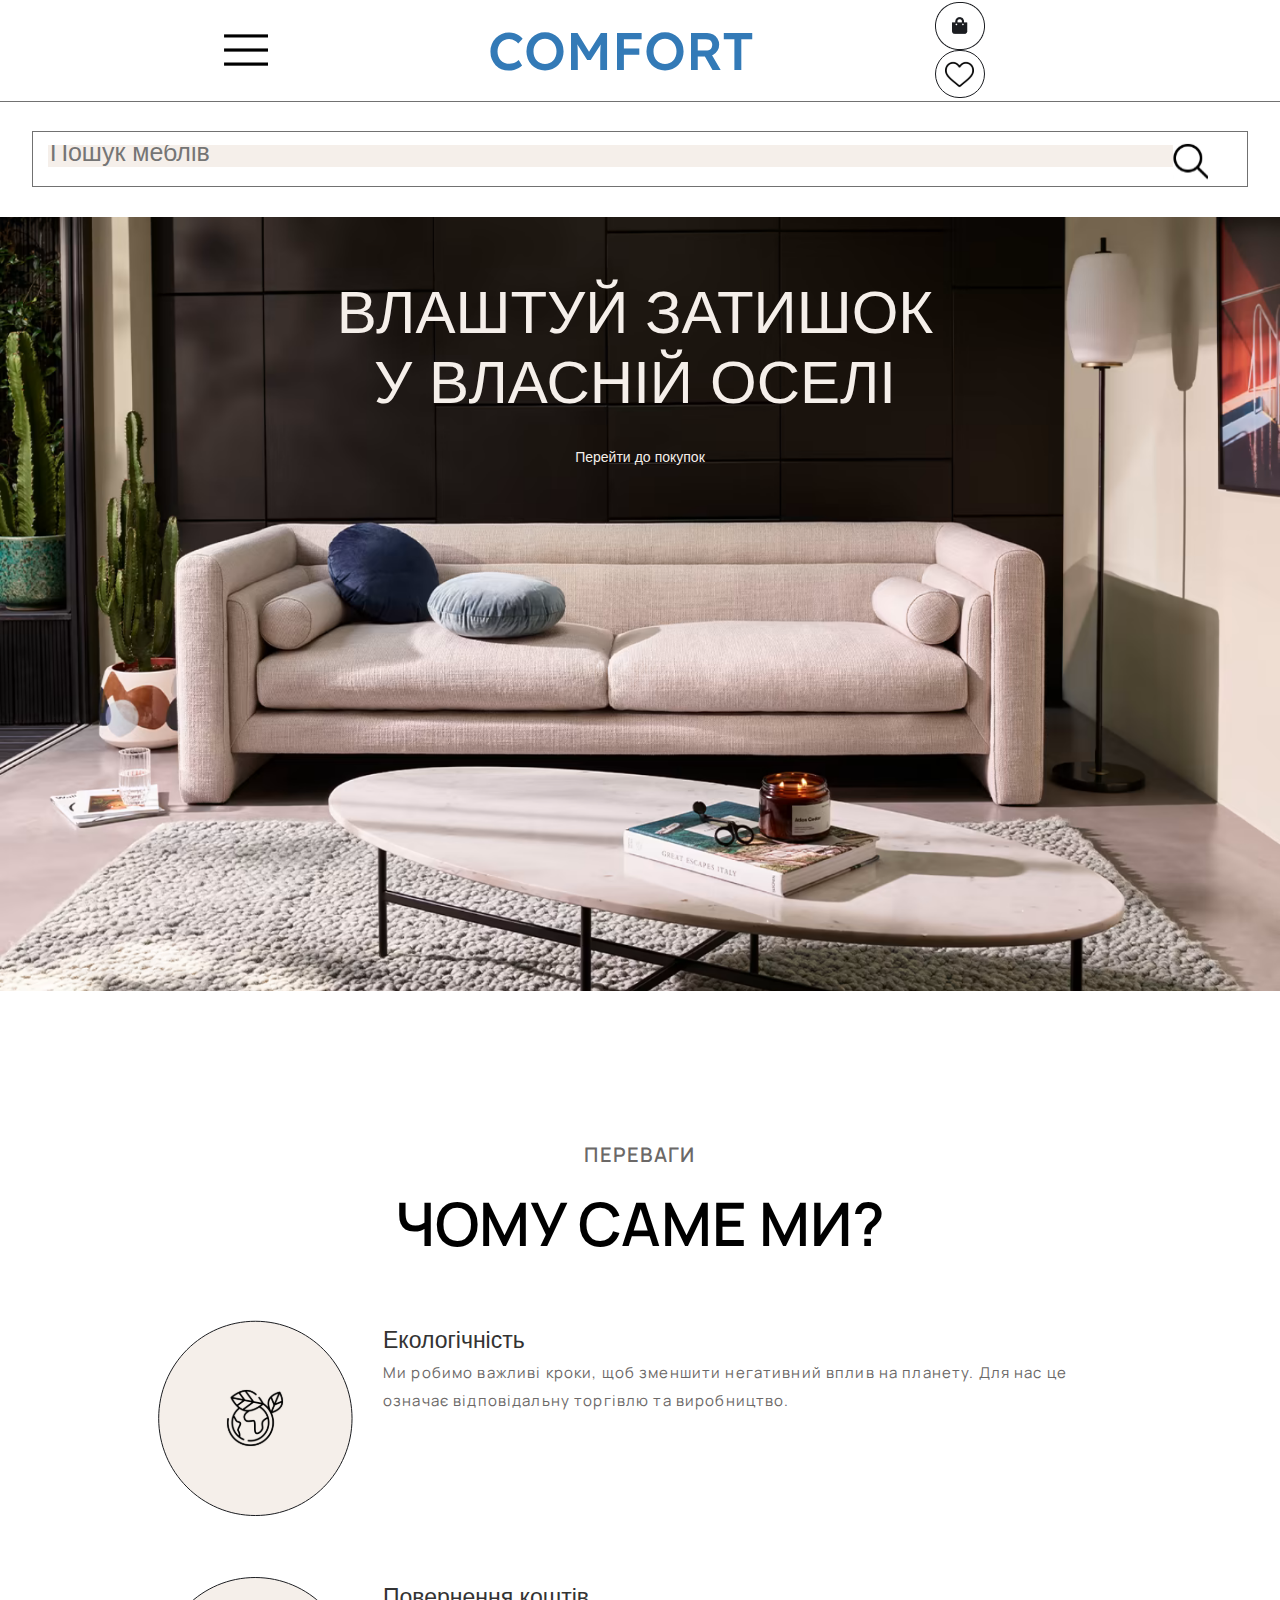
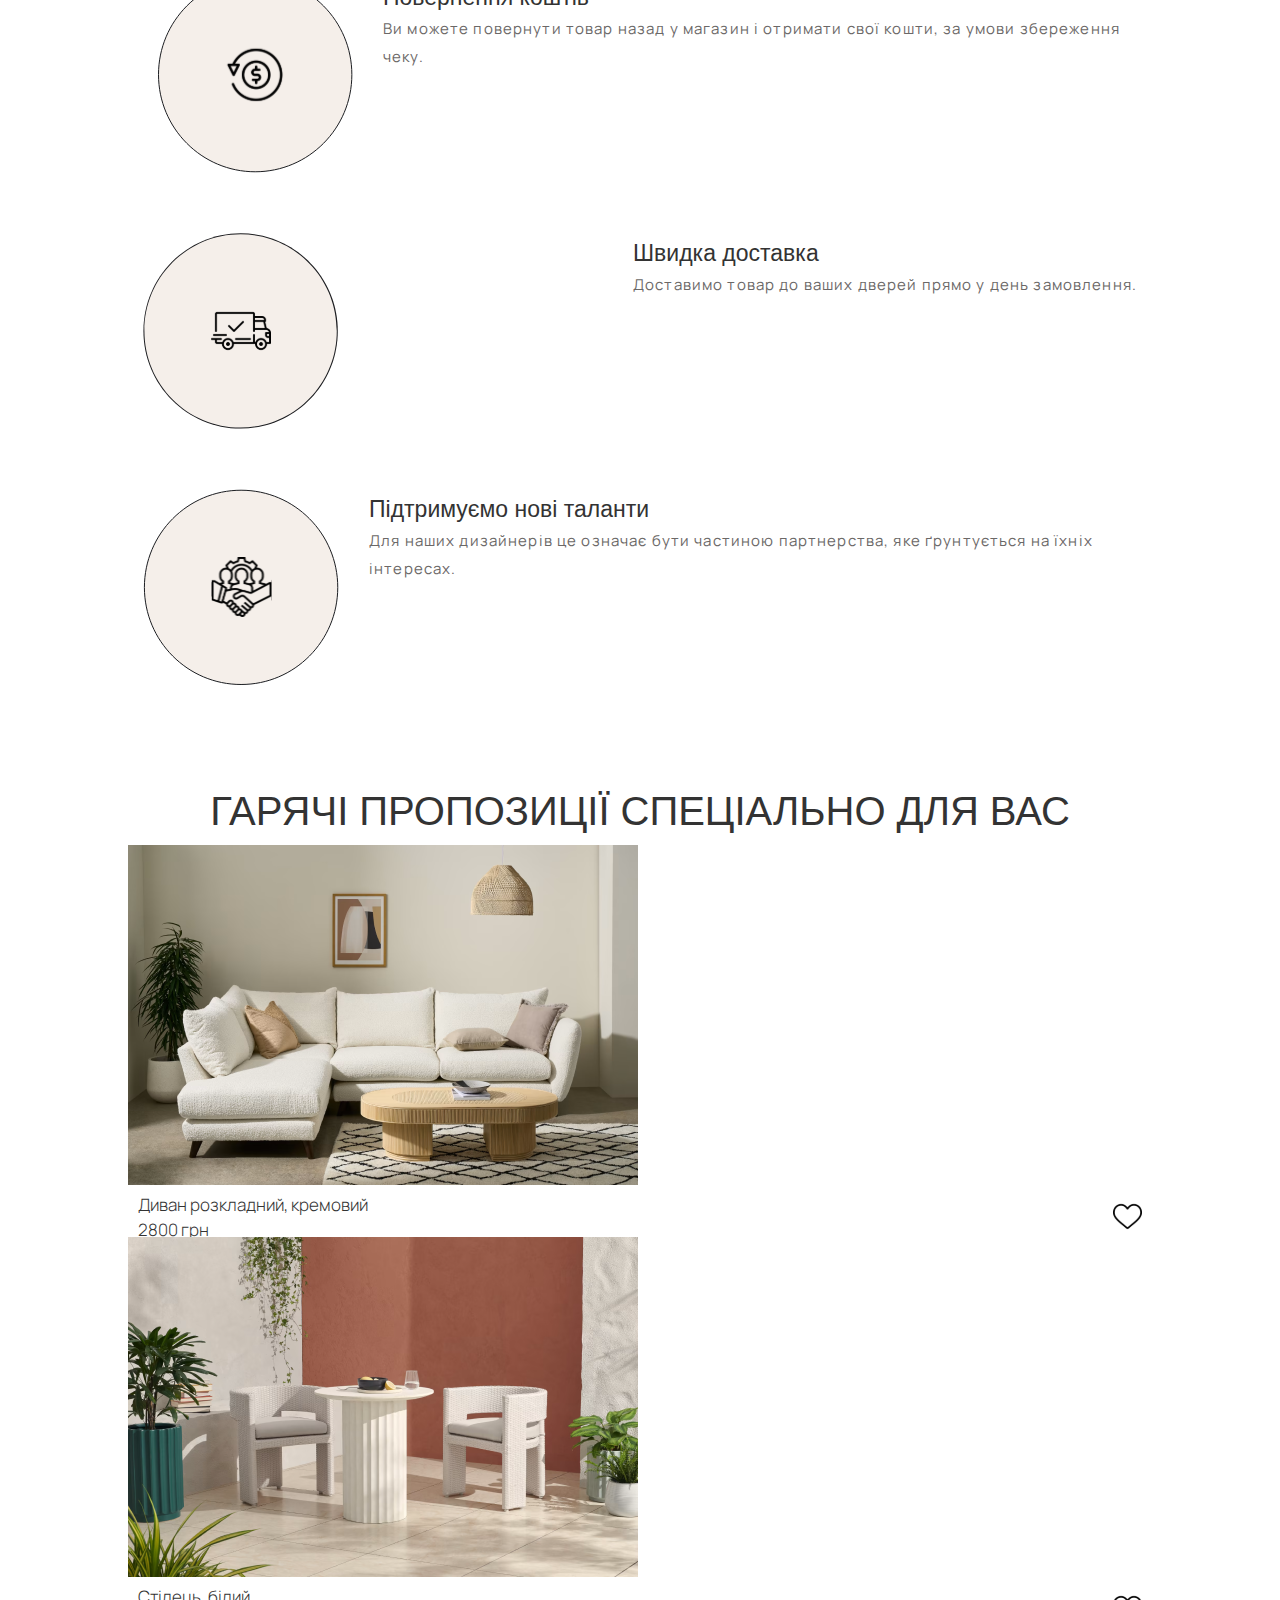
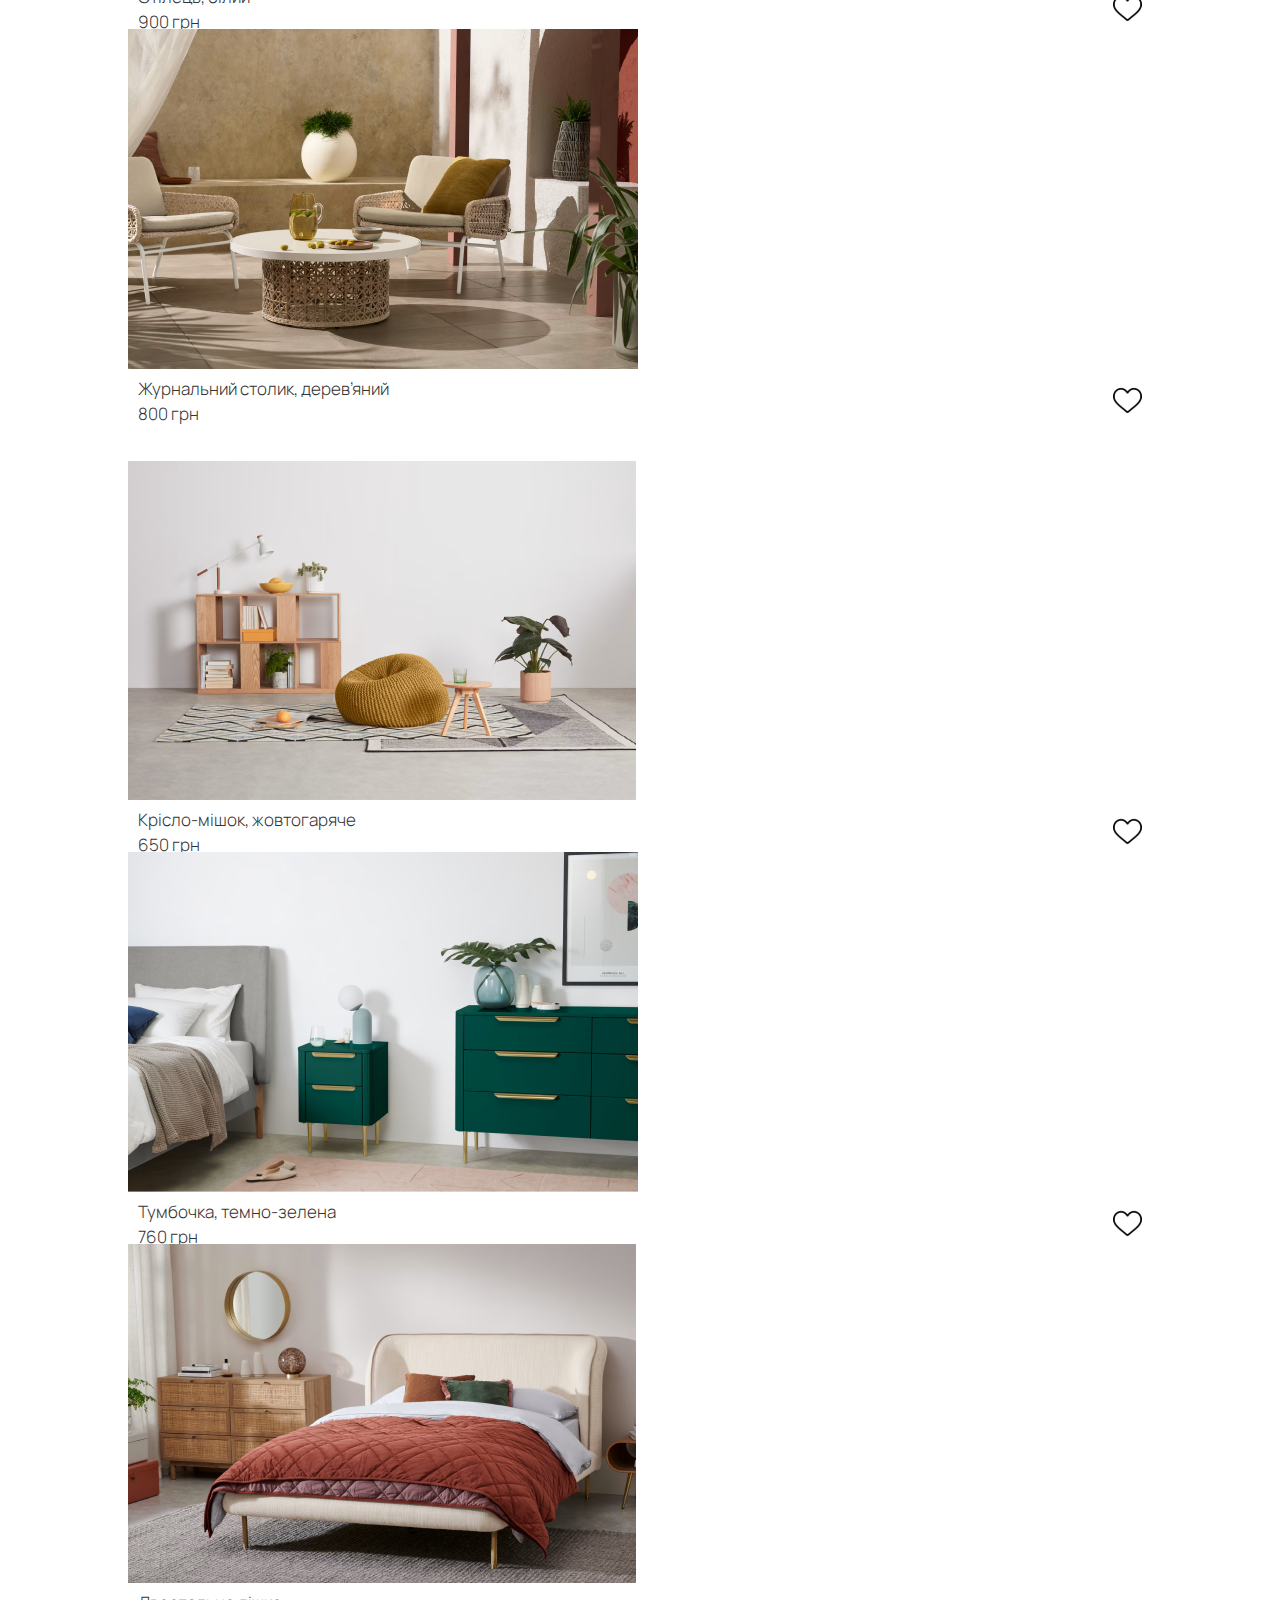
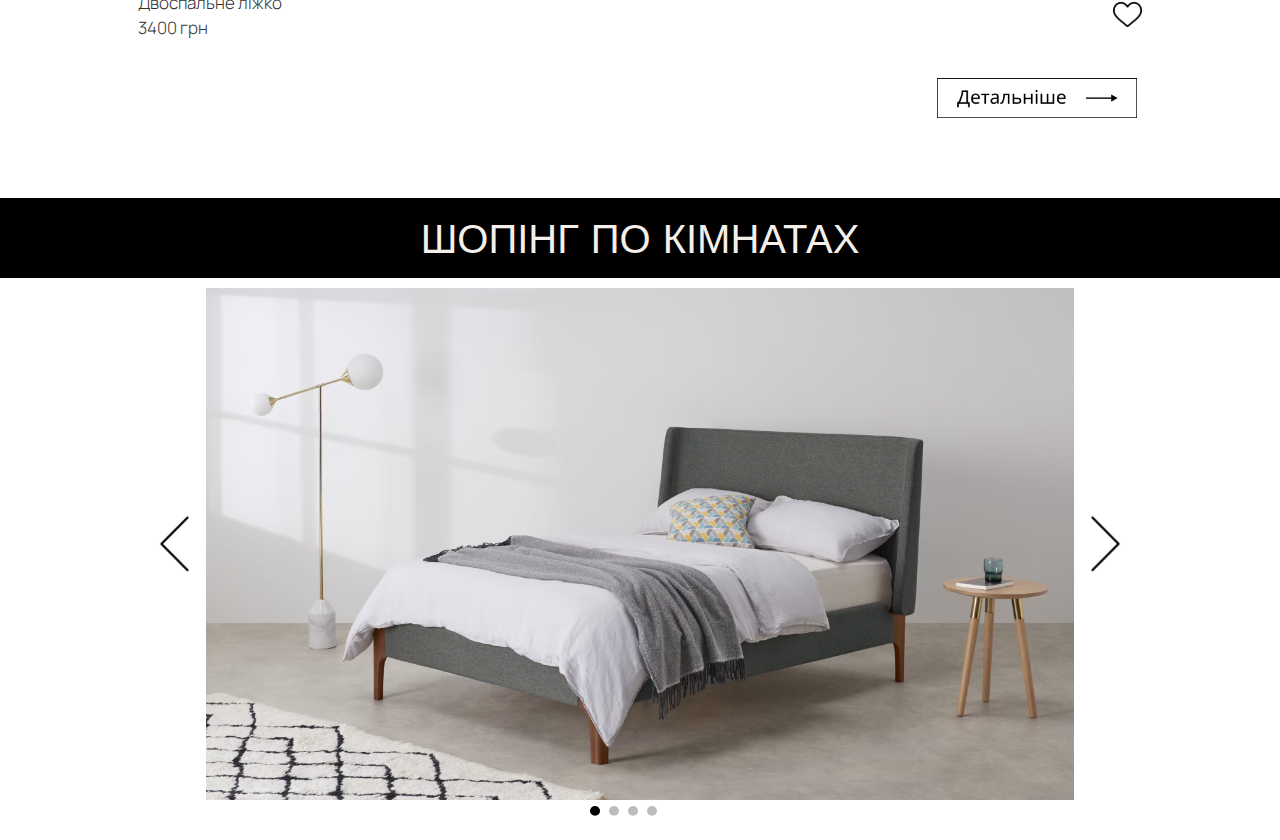
==== index.html @ 70e4110e "Update index.html" ====
<!DOCTYPE html>
<html lang="ua">

<head>
    <meta charset="UTF-8">
    <meta http-equiv="X-UA-Compatible" content="IE=edge">
    <meta name="viewport" content="width=device-width, initial-scale=1.0">
    <title>Comfort shop</title>
    <link rel="preconnect" href="https://fonts.googleapis.com">
    <link rel="preconnect" href="https://fonts.gstatic.com" crossorigin>
    <link rel="preconnect" href="https://fonts.googleapis.com">
<link rel="preconnect" href="https://fonts.gstatic.com" crossorigin>
<link href="https://fonts.googleapis.com/css2?family=Lexend&family=Manrope:wght@200;300;400;500;600&display=swap" rel="stylesheet">
    <link
        href="https://fonts.googleapis.com/css2?family=Lexend:wght@300&family=Manrope:wght@200;300;400;500;600&display=swap"
        rel="stylesheet">
    <link rel="preconnect" href="https://fonts.googleapis.com">
    <link rel="preconnect" href="https://fonts.gstatic.com" crossorigin>
    <link href="https://fonts.googleapis.com/css2?family=Lexend&family=Manrope:wght@200;300;400;500;600&display=swap"
        rel="stylesheet">
    <link rel="preconnect" href="https://fonts.googleapis.com">
    <link rel="preconnect" href="https://fonts.gstatic.com" crossorigin>
    <link href="https://fonts.googleapis.com/css2?family=Manrope:wght@200;300;400;500;600&display=swap"
        rel="stylesheet">
    <link rel="stylesheet" href="css/main.css">
    <link href="https://maxcdn.bootstrapcdn.com/bootstrap/3.3.7/css/bootstrap.min.css" rel="stylesheet" type="text/css" />
<script src="https://maxcdn.bootstrapcdn.com/bootstrap/3.3.7/js/bootstrap.min.js"></script>
    <meta name="viewport" content="width=device-width">
</head>

<body>
    <header class="header">
        <div class="nav-1">
            <div class="nav-toggle">
                <div class="container">
                <a href="#" width="10%">
                    <img src="img/Group 65.png" class="menu">
                </a>
                <div class="logo"><a href="#">COMFORT</a></div>
                <div class="row">
                    <div class="col">
                    <a href="#" style="margin-right: 2.5%;"><img src="img/Group 56.png"></a>
                </div>
                <div class="col">

                    <a href="#"><img src="img/Group 55.svg"></a>
                </div>
                </div>
            </div>
        </div>

            <hr>
            <div class="border-1">
                <input type="text" size="19" placeholder="Пошук меблів" style="margin-bottom: 6px;">
                <a href="#" class="search-1"><img src="img/image 22 (1).svg"></a>
            </div>
        </div>
        <section class="nav">
            <a href="#" class="logo">COMFORT</a>
            <a href="#">Про нас</a>
            <a href="#">Доставка</a>
            <a href="#">Підтримка</a>
            <a href="#">Каталог</a>
            <div class="border">
                <input type="text" size="19" placeholder="Пошук меблів" style="margin-bottom: 6px;">
                <a href="#" class="search"><img src="img/image 22 (1).svg"></a>
            </div>
            <div class="shops">
                <a href="#" style="margin-right: 5px;"><img src="img/image 57.svg"></a>
                <a href="#">Магазини</a>
            </div>
            <div class="icons">
                <a href="#" ><img src="img/Group 55.svg"></a>
                <a href="#" ><img src="img/Group 56.png"></a>
                <a href="#" ><img src="img/user.svg"></a>
            </div>
        </section>
    </header>
    <main class="main">
        <section class="main-img">
            <img src="img/main.png" width="100%">
            <div class="slogan">
                <h1>ВЛАШТУЙ ЗАТИШОК У ВЛАСНІЙ ОСЕЛІ</h1>
                <p>КУПУЙ МЕБЛІ ВИГІДНО РАЗОМ З «COMFORT»</p>
            </div>
            <a href="#" class="btn">Перейти до покупок</a>
        </section>
        <section class="benefits">
            <div class="container">
                <div class="benefits">
                    <p>ПЕРЕВАГИ</p>
                    <h1>ЧОМУ САМЕ МИ?</h1>
                </div>
                <br>
                <div class="row">
                    <div class="col">
                        <div class="benefit">
                            <img src="img/Icon.svg">
                            <div class="benefit-text">
                                <h2>Екологічність</h2>
                                <p>Ми робимо важливі кроки, щоб зменшити негативний вплив на планету. Для нас це означає
                                    відповідальну торгівлю та виробництво. </p>
                            </div>
                        </div>
                    </div>
                    <div class="col">
                        <div class="benefit">
                            <img src="img/Icon (1).svg">
                            <div class="benefit-text">
                                <h2>Повернення коштів</h2>
                                <p>Ви можете повернути товар назад у магазин і отримати свої кошти, за умови збереження
                                    чеку.
                                </p>
                            </div>
                        </div>
                    </div>
                  </div>
                  <div class="row">
                    <div class="row">
                        <div class="col">
                            <div class="benefit">
                                <img src="img/Icon (2).svg" class="icon">
                                <div class="benefit-text">
                                    <h2>Швидка доставка</h2>
                                    <p>Доставимо товар до ваших дверей прямо у день замовлення. </p>
                                </div>
                            </div>
                        </div>
                        <div class="col">
                            <div class="benefit">
                                <img src="img/Icon (3).svg" class="icon">
                                <div class="benefit-text">
                                    <h2>Підтримуємо нові таланти</h2>
                                    <p>Для наших дизайнерів це означає бути частиною партнерства, яке ґрунтується на їхніх
                                        інтересах.</p>
                                </div>
                            </div>
                        </div>
                      </div>
                </div>
             </div>
        </section>
        <section class="offers">
        <div class="container">
            <br><br>
            <h1>ГАРЯЧІ ПРОПОЗИЦІЇ СПЕЦІАЛЬНО ДЛЯ ВАС</h1>
            <div class="row">
                <div class="col-4">
                    <div>
                        <div class="image">
                            <a href="#"><img src="img/image 42.png"></a>
                        </div>
                        <div class="price">
                            <div>
                            <p>Диван розкладний, кремовий</p>
                            <p>2800 грн</p>
                        </div>
                            <a href="#"><img src="img/image 21.svg"></a>
                        </div>
                    </div>
                </div>
                <div class="col-4">
                    <div>
                        <div class="image">
                            <a href="#"><img src="img/image 43.png"></a>
                        </div>
                        <div class="price">
                            <div><p>Стілець, білий</p>
                            <p>900 грн</p></div>
                            <a href="#"><img src="img/image 21.svg"></a>
                        </div>
                    </div>
                </div>
                <div class="col-4" id="third">
                        <div class="image">
                        <a href="#"><img src="img/image 44.png"></a></div>
                        <div class="price">
                            <div><p>Журнальний столик, дерев’яний</p>
                            <p>800 грн</p></div>
                            <a href="#"><img src="img/image 21.svg"></a>
                        </div>
                    </div>
              </div>
              <div class="row">
                <div class="col-4">
                        <div class="image">
                            <a href="#"><img src="img/image 45.png"></a>
                        </div>
                        <div class="price">
                            <div><p>Крісло-мішок, жовтогаряче</p>
                            <p>650 грн</p></div>
                            <a href="#"><img src="img/image 21.svg"></a>
                        </div>
                </div>
                <div class="col-4">
                        <div class="image">
                            <a href="#"><img src="img/image 46.png"></a>
                        </div>
                        <div class="price">
                            <div><p>Тумбочка, темно-зелена </p>
                            <p>760 грн</p></div>
                            <a href="#"><img src="img/image 21.svg"></a>
                        </div>
                    </div>
                <div class="col-4" id="third">
                        <div class="image">
                        <a href="#"><img src="img/image 47.png"></a>
                        </div>
                        <div class="price">
                            <div><p>Двоспальне ліжко</p>
                            <p>3400 грн</p></div>
                            <a href="#"><img src="img/image 21.svg"></a>
                        </div></div>
                    </div>
            <a href="#"><img src="img/Group 60.png" class="button"></a>
        </div>
    </section> 
    <br><br><br><br>
    <section class="room">
        <p class="shop">ШОПІНГ ПО КІМНАТАХ</p>
        <div class="container">
            <div class="room-shopping">
                <a href="#"><div class="arrow"><img src="img/image 29.svg"></div></a>
                <div class="picture">
                    <a href="#"><img src="img/image 53.png"></a>
                    <!-- <div class="text">
                        <span>СПАЛЬНЯ</span><br>
                    </div> -->
                </div>
               <div class="arrow"><a href="#"> <img src="img/image 30.svg"></a></div>
            </div>
            <img src="img/Group 3.svg" class="scroll">
         </div>
        </section>
    </main>
    <br>
    <!-- <footer>
        <div class="container">
        <div class="form">
            <p>Підпишіться, аби першими дізнаватися про головні новини та масштабні знижки</p>
            <div class="subscribe">
                <div style="display: flex; align-items: center;">
                <img src="img/Shape.svg" style="margin-right: 8px; margin-left: 8px;">
                <input type="text" size="19" placeholder="Введіть e-mail" style="margin-bottom: 6px;">
            </div>
                <a href="#"><img src="img//Group 61.svg" class="sub-btn"></a>
            </div>
        </div>
    </div>

        <hr>
        <div class="footer-1">
            <a href="#">Доставка</a>
            <a href="#">Про нас</a>
            <a href="#">Товари</a>
            <a href="#">Контакти</a>
            <a href="#">Магазини</a>
            <a href="#">Пропозиції</a>
            <a href="#">Проекти</a>
        </div>
    </footer> -->
</body>

</html>
---- css/main.css ----
body{
    padding: 0;
    margin: 0;
    background: #F5EFEA;
    color: #000;
    font-family: 'Manrope', sans-serif;
    font-style: normal;
    font-weight: 400;
    max-width: 1903px;
    margin: 0 auto;
}

.container{
    max-width: 80%;
    margin: 0 auto;
}

*{
    box-sizing: border-box;
}

img {
    max-width: 100%;
  }

a{
    color: #000;
    text-decoration: none;
}

.nav-1{
    display: none;
    flex-direction: column;
    margin: 0 auto;
    margin-bottom: 30px;
}

.nav-toggle {
 }
 
.nav{
    width: 100%;
    font-family: 'Manrope', sans-serif;
    font-style: normal;
    height: 80.98px;
    font-weight: 600;
    font-size: 19px;
    line-height: 26px;
    display: flex;
    justify-content: space-between;
    align-items: center;
    
}

.logo{
    padding-left: 70px;
    font-family: 'Lexend', sans-serif;
    font-style: normal;
    font-weight: 500;
    font-size: 30px;
    line-height: 38px;
    
}


.border{
    border: 0.5px solid black;
    height: 40.55px;
    display: flex;
    align-items: center;
    padding: 15px;
}

.border-1{
    border: 0.2px solid rgba(0, 0, 0, 0.555); ;
    height: 55.55px;
    width: 95%;
    display: flex;
    align-items: center;
    padding: 15px;
    margin-left: 2.5%;
    margin-top: 10px;
}

header hr{
    border: 0 none;
    height: 0.1px;
    color: #000; 
    width: 100%;
    background-color: rgba(0, 0, 0, 0.555); 
    margin-bottom: 20px;
 }

input{
    font-family: 'Lexend', sans-serif;
    font-weight: 300;
    font-size: 25px;
    background-color: #F5EFEA;
    border: 0px;
    width: 95%;
}

::placeholder{
    font-style: normal;
    font-weight: 300;
    font-size: 19px;
    line-height: 40px;
   
}

.search{
    margin-top: 4px;
    margin-left: 49.86px;
}

.search-1{
    margin-top: 4px;
}

.icons img{
    margin-right: 15px;
}

.shops{
    display: flex;
    align-items: center;
}

.main-img {
	position: relative;
    align-items: center;
    margin: 0 auto;
    width: 100%;
}

.main-img h1 {
    font-family: 'Lexend', sans-serif;
    font-style: normal;
    font-weight: 400;
    font-size: 60px;
    line-height: 70px;
    color:#F5EFEA;
    width: 650px;
    margin-left: 65px;
}

.main-img p {
    font-family: 'Lexend', sans-serif;
    font-style: normal;
    font-weight: 300;
    text-align: center;
    width: 480px;
    font-size: 30px;
    line-height: 40px;
    color:#F5EFEA;
    margin-left: 153px;
    margin-top: -5%;
}

.slogan{
    vertical-align: middle;
    align-items: center;
    position: absolute;
    margin: 0 auto;
    left: 50%;
    transform: translate(-50%, -50%);
    width: 790px;
	top: 16%;
    text-align: center;

}

.btn{
    position: absolute;
    text-align: center;
    width: 320px;
    left: 50%;
    top: 33%;
    transform: translate(-50%, -50%);
    font-family: 'Lexend', sans-serif;
    font-style: normal;
    font-weight: 300;
    font-size: 26px;
    line-height: 60px;
    color: #F5EFEA;
    padding-right: 10px;
    padding-left: 10px;
    border: 1px solid #F5EFEA;
}

.benefits p {
    font-family: 'Manrope', sans-serif;
    font-style: normal;
    font-weight: 600;
    font-size: 20px;
    text-align: center;
    letter-spacing: 1.14286px;
    color: #6B6867;
}

.benefits h1 {
    height: 70px;
    font-family: 'Manrope', sans-serif;
    font-style: normal;
    font-weight: 600;
    font-size: 80px;
    text-align: center;
    color: #000000;
}

.benefits .col{
    padding: 30px;
}

.benefits .container{
    margin-top: 150px;
}
.benefit{
    display: flex;
    align-items: center;
    justify-content: space-between;
}

.benefit img{
    margin-right: 30px;
}

.benefit-text p{
    font-family: 'Manrope', sans-serif;
    font-style: normal;
    font-weight: 400;
    font-size: 20px;
    line-height: 28px;
    text-align: left;
    height: 140px;
}

.offers .row{
    margin-bottom: 40px;
}
.offers h1{
    text-align: center;
    font-family: 'Lexend', sans-serif;
    font-style: normal;
    font-weight: 400;
    font-size: 60px;
    line-height: 70px;
}

.price p{
    font-family: 'Manrope', sans-serif;
    font-style: normal;
    font-weight: 300;
    font-size: 20px;
    width: 150%;
    line-height: 35px;
    margin: 0;
    
}

.price{
    display: flex;
    flex-direction: row;
    width: 100%;
    justify-content: space-between;
    align-items: center;
    margin-top: 12px;
    height: 40px;
    padding: 0px 10px;
}

.button{
    width: 320px;
    float: right;
}

.room-shopping{
    display: flex;
    align-items: center;
}

.menu{
    max-width: 50px;
}

.shop{
    background-color: #000;
    color:#F5EFEA;
    font-family: 'Lexend', sans-serif;
    font-style: normal;
    font-weight: 500;
    font-size: 50px;
    line-height: 120px;
    width: 100%;
    text-align:center;
}

.scroll{
    margin:0 45%;
}

footer{
    background-color: #000;
    height: 550px;
    width: 100%;
}

.subscribe{
    background-color: white;
    width: 779.81px;
    max-width: 100%;
    height: 78.78px;
    display: flex;
    align-items: center;
    justify-content: space-between;
    padding: 15px;
    border-radius: 9px;
    position: absolute;
    right: 0;
    left: 0;
    margin: auto auto;
}

.sub-btn{
    max-width: 100%;

}

.form{
    height: 154px;
    max-width: 100%;
    font-family: 'Lexend', sans-serif;
    font-weight: 300;
    font-size: 40px;
    line-height: 46px;
    text-align: center;
    letter-spacing: 0.2px;
    color:#F5EFEA;
    width: 700px;
    padding-top: 80px;
    justify-content: space-between;
    padding-bottom: 135px;
    margin-left: auto;
    margin-right: auto;
}


.subscribe input{
    background-color: white;
    max-width: 100%;
}

footer hr{
    margin-top: 240px;
    border: 0.5px solid #F5EFEA;
}

.footer-1{
    margin-top: 30px;
    display: flex;
    justify-content: space-between;
    align-items: center;
    padding-left: 17%;
    padding-right: 17%;

    
}

.footer-1 a{
    color:#F5EFEA;
    font-family: 'Manrope', sans-serif;
    font-style: normal;
    font-weight: 400;
    font-size: 19px;
    line-height: 26px;
}

    
.text {
    position: absolute;
    bottom: 91%;
    left: 1430px;
    text-transform: uppercase;
    color: #c9c9c9;
}
    
.text span {
    font-family: 'Lexend', sans-serif;
    font-style: normal;
    font-weight: 300;
    font-size: 42px;
    line-height: 70px;
    color: rgba(0, 0, 0, 0.6);
}

 @media(max-width: 1570px){
    .nav-toggle, .nav-1 {
        display: flex;
     }


     .main-img p{
         display: none;
     }

     .nav-toggle .container{
         height: 80.98px;
         align-items: center;
         display: flex;
         padding-top: 20px;
         justify-content: space-between;
         margin: 0 auto;;
     }

     .nav-toggle .container{
        margin: 0 10px;
        max-width: 100%;
    }

     .nav-toggle .col{
         max-width: 100px;
     }

     .logo{
         margin:0;
         padding: 0;
     }

    .nav-toggle a{
        width: 72px;
    }

     .nav{
      display: none;
     }

     .logo{
        top: 15px;
        font-size: 53px;
     }

     ::placeholder{
         font-size: 25px;
         margin-top: 5px;
     }

     .search-1 img{
         width: 35px;
     }

     .benefit-text p{
        margin-top: 5px;
        font-size: 15px;
     }

     .benefit-text h2{
        font-size: 23px;
        margin: 0px;
     }

     .btn{
         top: 31%;
     }

     .offers h1{
         font-size: 40px;
         margin-bottom: 0px;
     }

     .benefits h1{
         font-size: 60px;
     }

     .button{
         width: 200px;
     }

     .shop{
         font-size: 40px;
         line-height: 80px;
     }

     .price p{
        font-size: 17px;
        line-height: 25px;
        width: 100%;
    }

}

@media(max-width: 1190px){
    .main-img h1{
        font-size: 45px;
    }

    .btn{
        font-size: 23px;
        line-height: 50px;
        width: 300px;
        top: 32%;

    }

    .footer-1 a{
        font-size: 15px;
    }

    .price p{
        font-size: 15px;
        line-height: 25px;
        width: 100%;
    }

    .price img{
        width: 70%;
    }

    .benefits .row{
        flex-direction: column;
    }

    .benefits .col{
        padding: 0px 70px;
    }

    .benefit-text p{
        margin-top: 5px;
        font-size: 25px;
     }

     .benefit-text h2{
        font-size: 33px;
        margin-top: 40px;
     }
}

@media(max-width: 990px){
    .offers h1{
        font-size: 30px;
        margin-bottom: 10px;
    }

     #third{
        display: none;
    }

    .offers .col-4{
        width: 50%;
    }

    .main-img h1{
        font-size: 35px;
        line-height: 45px;
        width: 50%;
        margin-left: 25%;
    }

    .btn{
        top: 30%;
    }
    
    .footer-1{
       padding: 0 55px;
    }
}

@media(max-width: 820px){

    .scroll{
        width: 40px;
    }

    .footer .container{
        width: 80%;
    }

    .slogan{
        max-width: 100%;
    }

    .form p{
       font-size: 30px;
       max-width: 70%;
       right: 0;
       left: 0;
       margin: auto auto;
    }

    .subscribe ::placeholder{
        font-size: 15px;
    }


    .main-img h1{
        margin-top: 8%;
        font-size: 25px;
        line-height: 35px;
        width: 33%;
        margin-left: 33%;
    }

    .benefits h1{
        font-size: 40px;
    }

    .benefits p{
        font-size: 15px;
    }

    .btn{
        display: none;
    }

    .benefit-text p{
        margin-top: 5px;
        font-size: 15px;
        line-height: 20px;
     }

     .benefit-text h2{
        font-size: 23px;
        margin-top: 10px;
     }


     .benefits .col{
         margin-bottom: 70px;
     }

     .footer-1 a{
        font-size: 12px;
    }

    .logo a{
        font-size: 40px;
    }

    .logo{
        margin-bottom: 20px;

    }

    .nav-toggle .row{
        margin-bottom: 10px;

    }
    
    .subscribe{
        width: 70%;
        height: 8%;
    }

    .benefits .container{
        margin-top: 70px;
    }

    .offers .container{
        margin-top: -60px;
    }


}

@media(max-width: 600px){

    .offers h1{
        font-size: 22px;
        line-height: 35px;
    }

    .nav-toggle .col{
        width: 50px;
    }

    .menu{
        max-width: 36px;
    }

    .search-1 img{
        width: 26px;
    }

    .border-1 ::placeholder{
        font-size: 20px;
    }

    .border-1{
        height: 40px;
    }

    .logo a{
        font-size: 30px;
    }

    .footer-1 a{
        font-size: 11px;
    }

    .form p{
        font-size: 25px;
    }

    .shop{
        font-size: 25px;
        line-height: 60px;
    }

    .benefit img{
        max-width: 50%;
    }

    .icon{
        width: 70%;
    }

     .benefits .col{
         margin-bottom: 30px;
     }

     .main-img h1{
         width: 50%;
         margin-left: 23%;
     }


     .subscribe input{
        background-color: white;
        max-width: 50%;
    }

    .sub-btn{
        max-width: 150%;
    }
    
    .benefits .container{
        max-width: 80%;
        padding: 0;
    }

    .offers .container{
        max-width: 80%;
        padding: 0;
    }

    .benefits .col {
        padding: 0px;
    }

    .nav-toggle .col{
        padding-right: 0;
    }

    .price img{
        width: 17px;
    }

    .button{
        max-width: 120px;
    }

    
}

@media (max-device-width: 490px){
    .main-img h1{
        margin-top: 8%;
        font-size: 20px;
        line-height: 25px;
        width: 47%;
        margin-left: 25%;
    }

    .benefit img{
        width: 30%;
        margin-top: -40px;
        margin-right: 18px;
    }

    .icon{
        width: 50%;
    }

     .benefit-text h2{
        font-size: 20px;
        margin-top: 10px;
     }

     .benefits h1{
         font-size: 30px;
     }

     .benefit{
         margin-top: -40px;
     }

     .price p{
         font-size: 10px;
         line-height: 12px;
     }

     .offers .col-4{
         padding: 0 4px;
     }

     .offers .row{
        margin-bottom: 10px;
    }

     .price img{
         max-width: 20px;
     }

     .price{
         margin-top: 0px;
     }
 

}
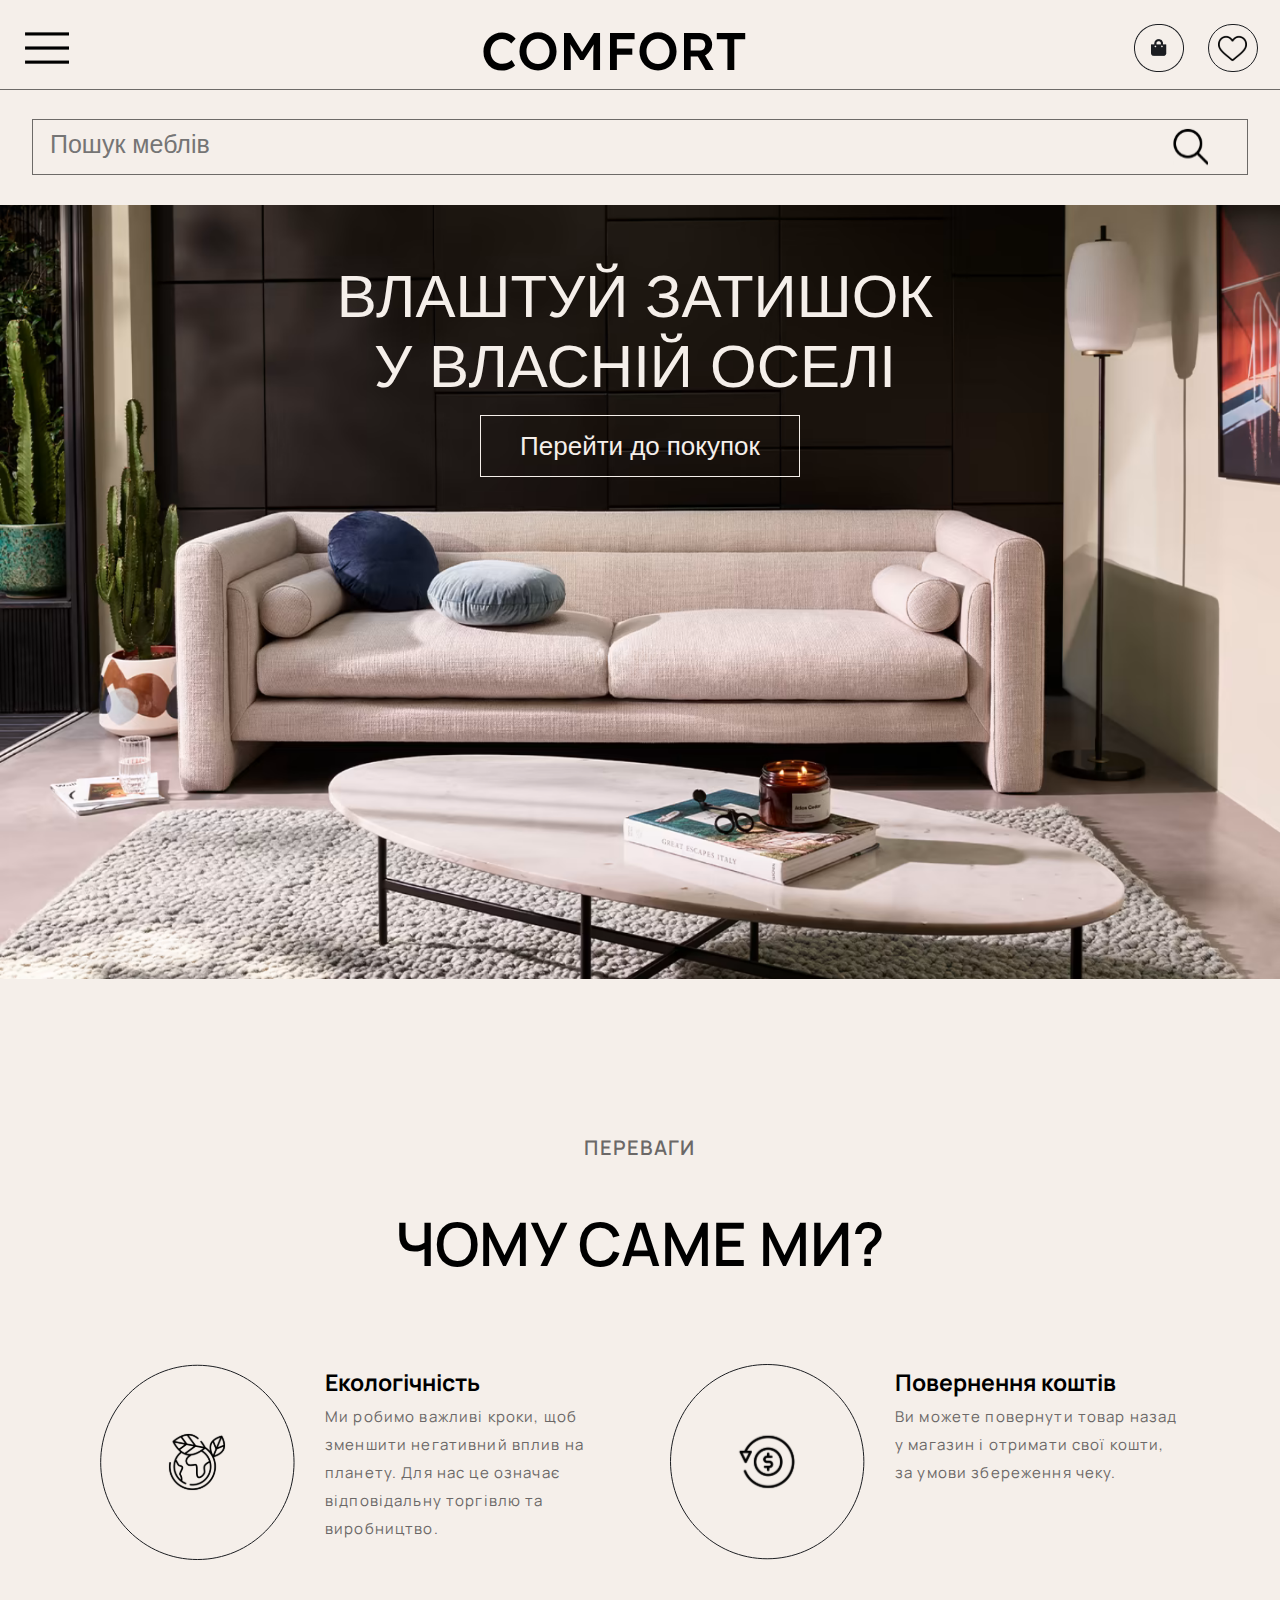
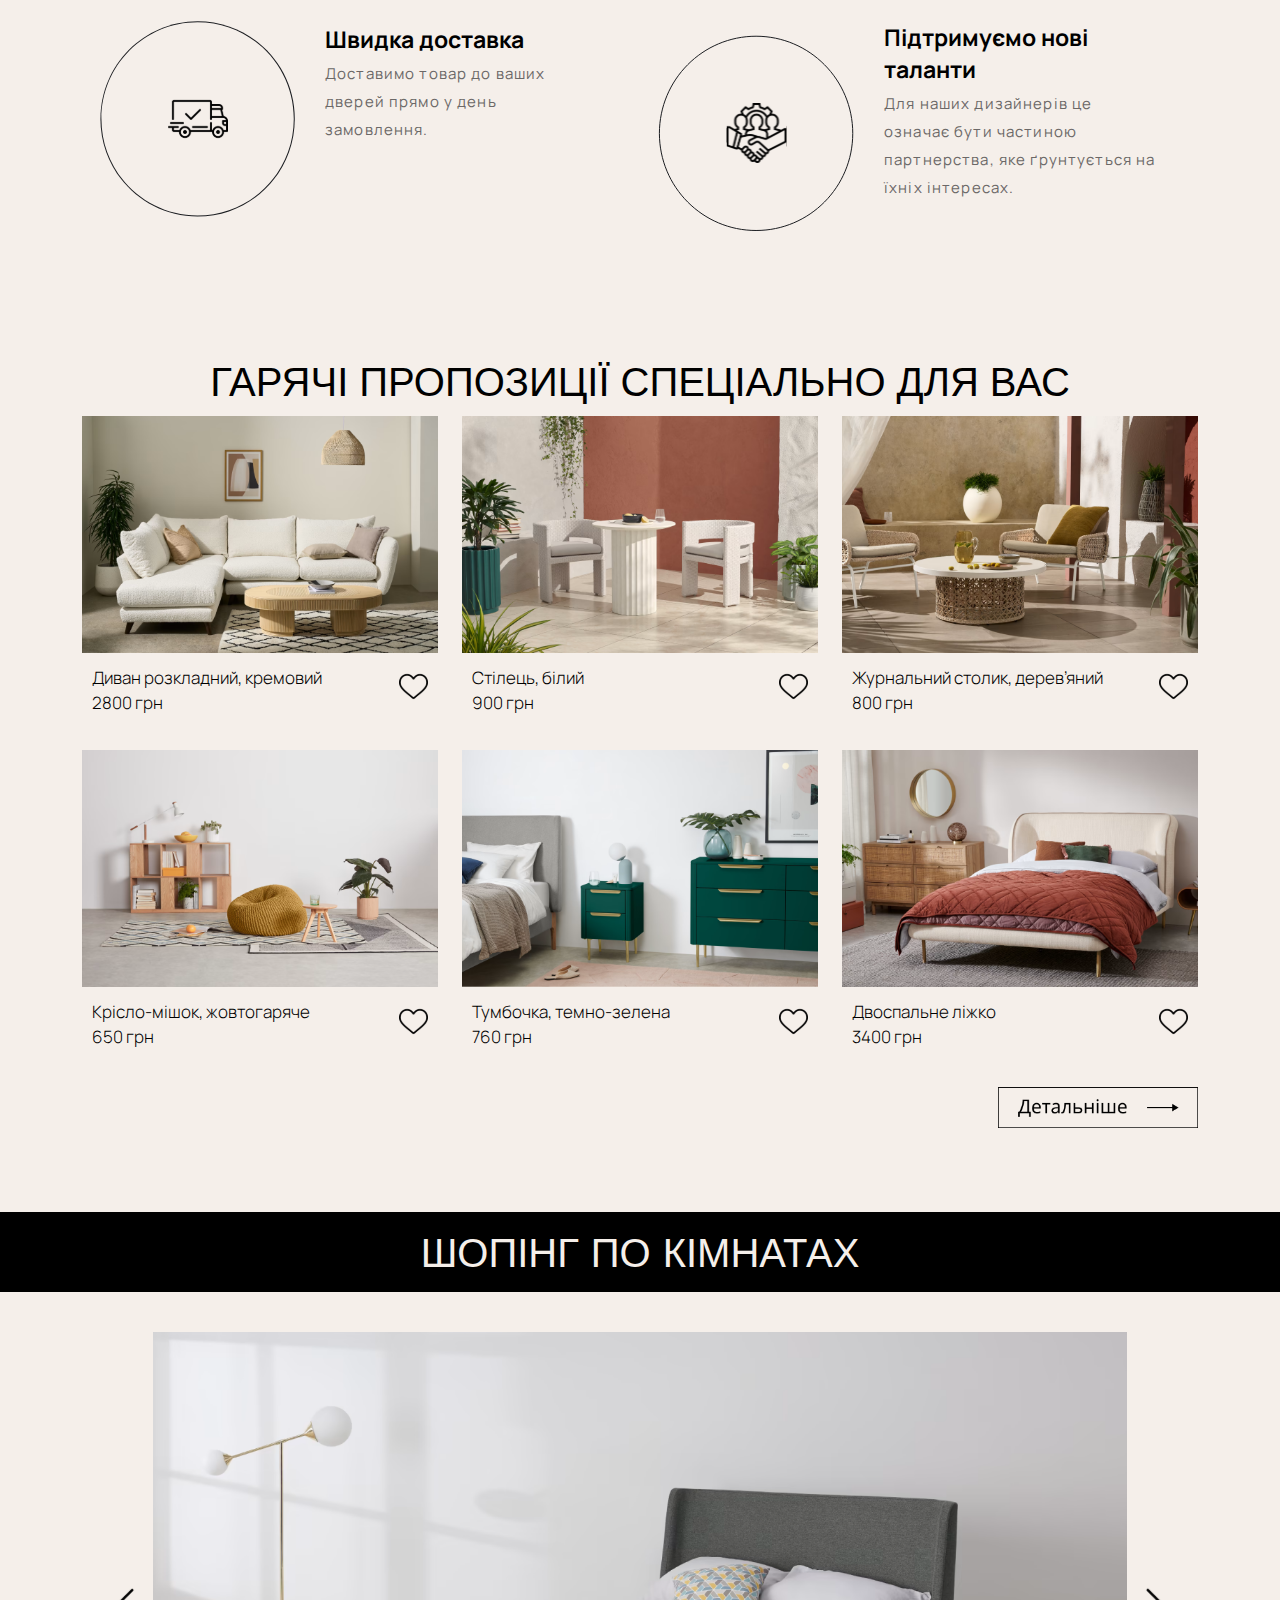
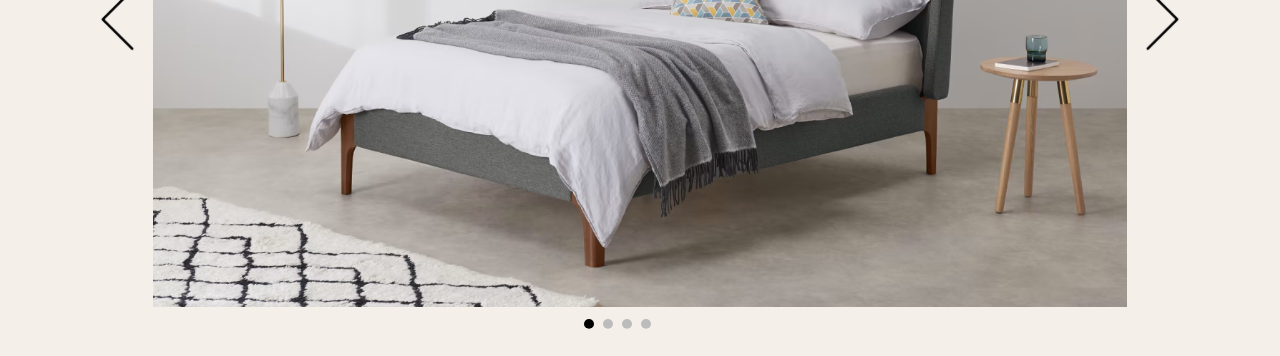
==== commit 420f0d2d: "Update index.html" ====
--- a/index.html
+++ b/index.html
@@ -23,8 +23,7 @@
     <link href="https://fonts.googleapis.com/css2?family=Manrope:wght@200;300;400;500;600&display=swap"
         rel="stylesheet">
     <link rel="stylesheet" href="css/main.css">
-    <link href="https://maxcdn.bootstrapcdn.com/bootstrap/3.3.7/css/bootstrap.min.css" rel="stylesheet" type="text/css" />
-<script src="https://maxcdn.bootstrapcdn.com/bootstrap/3.3.7/js/bootstrap.min.js"></script>
+    <link rel="stylesheet" href="css/bootstrap-grid.min.css">
     <meta name="viewport" content="width=device-width">
 </head>
 
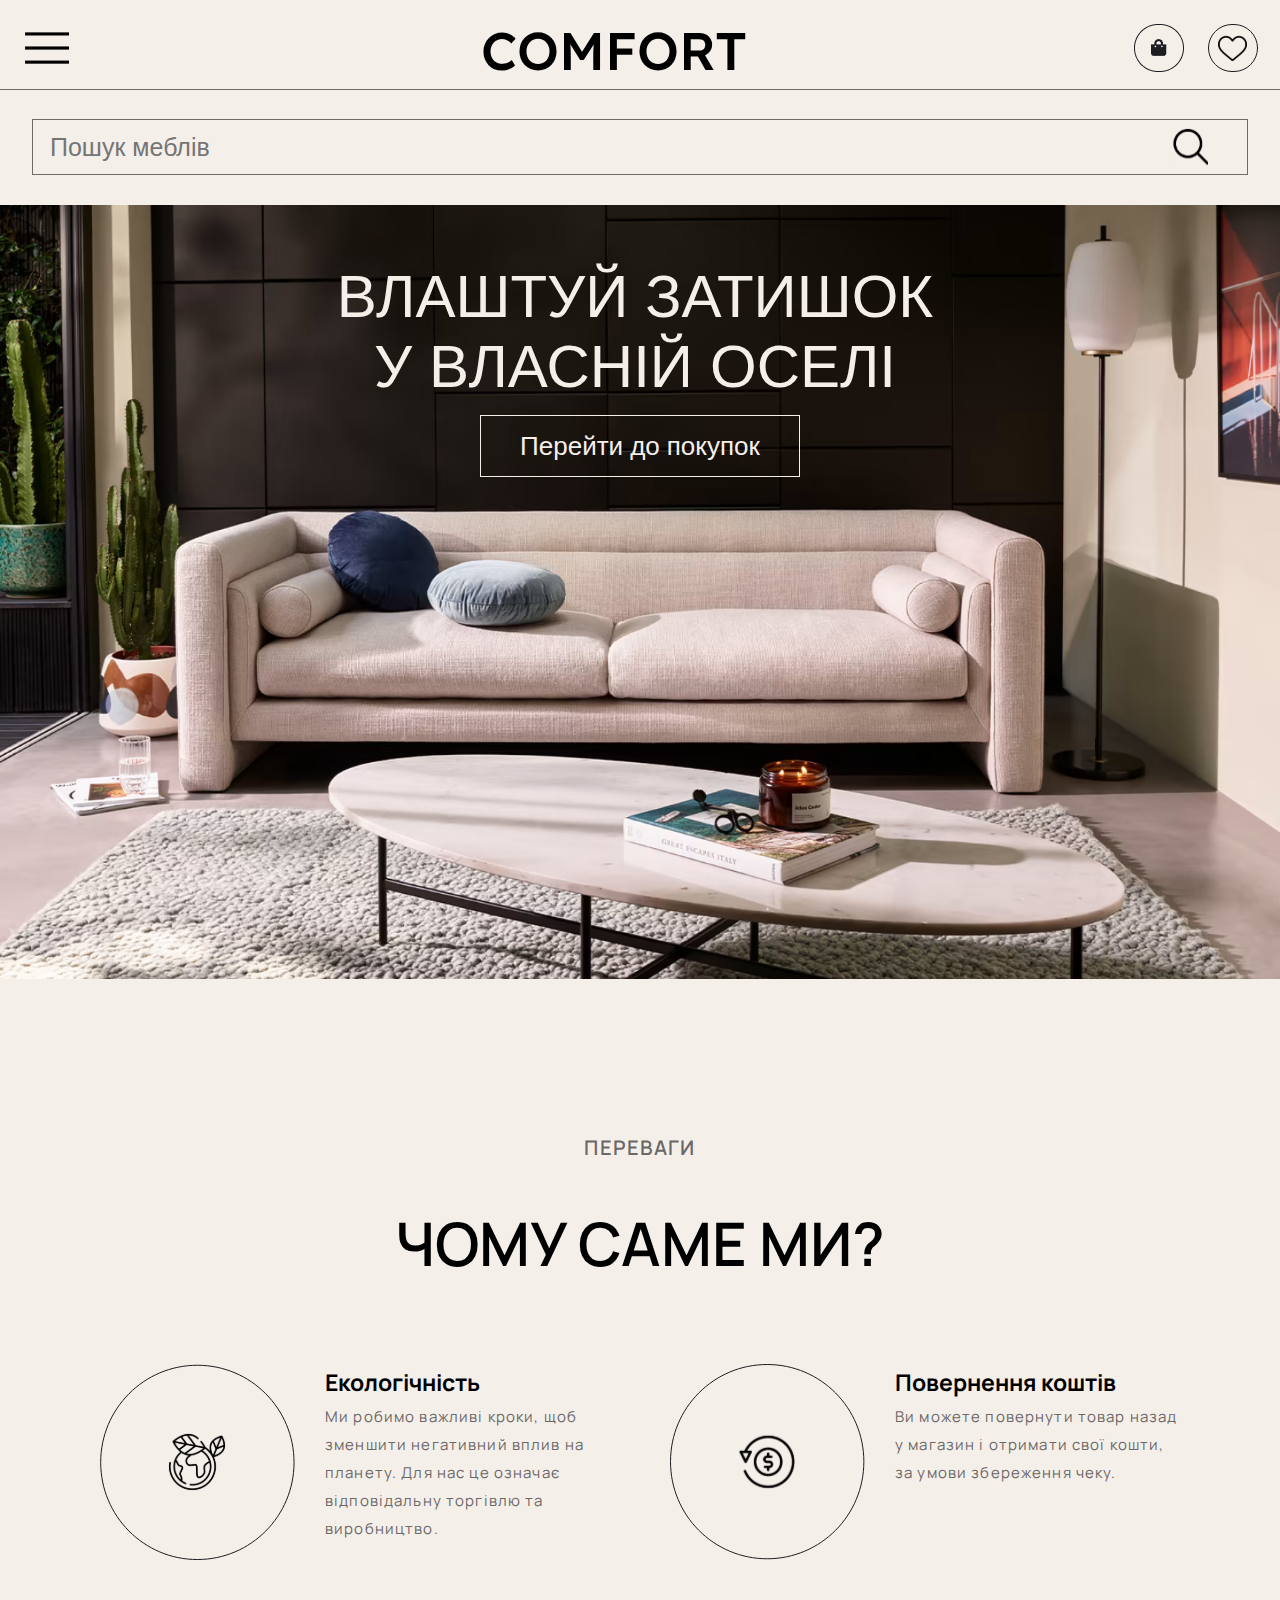
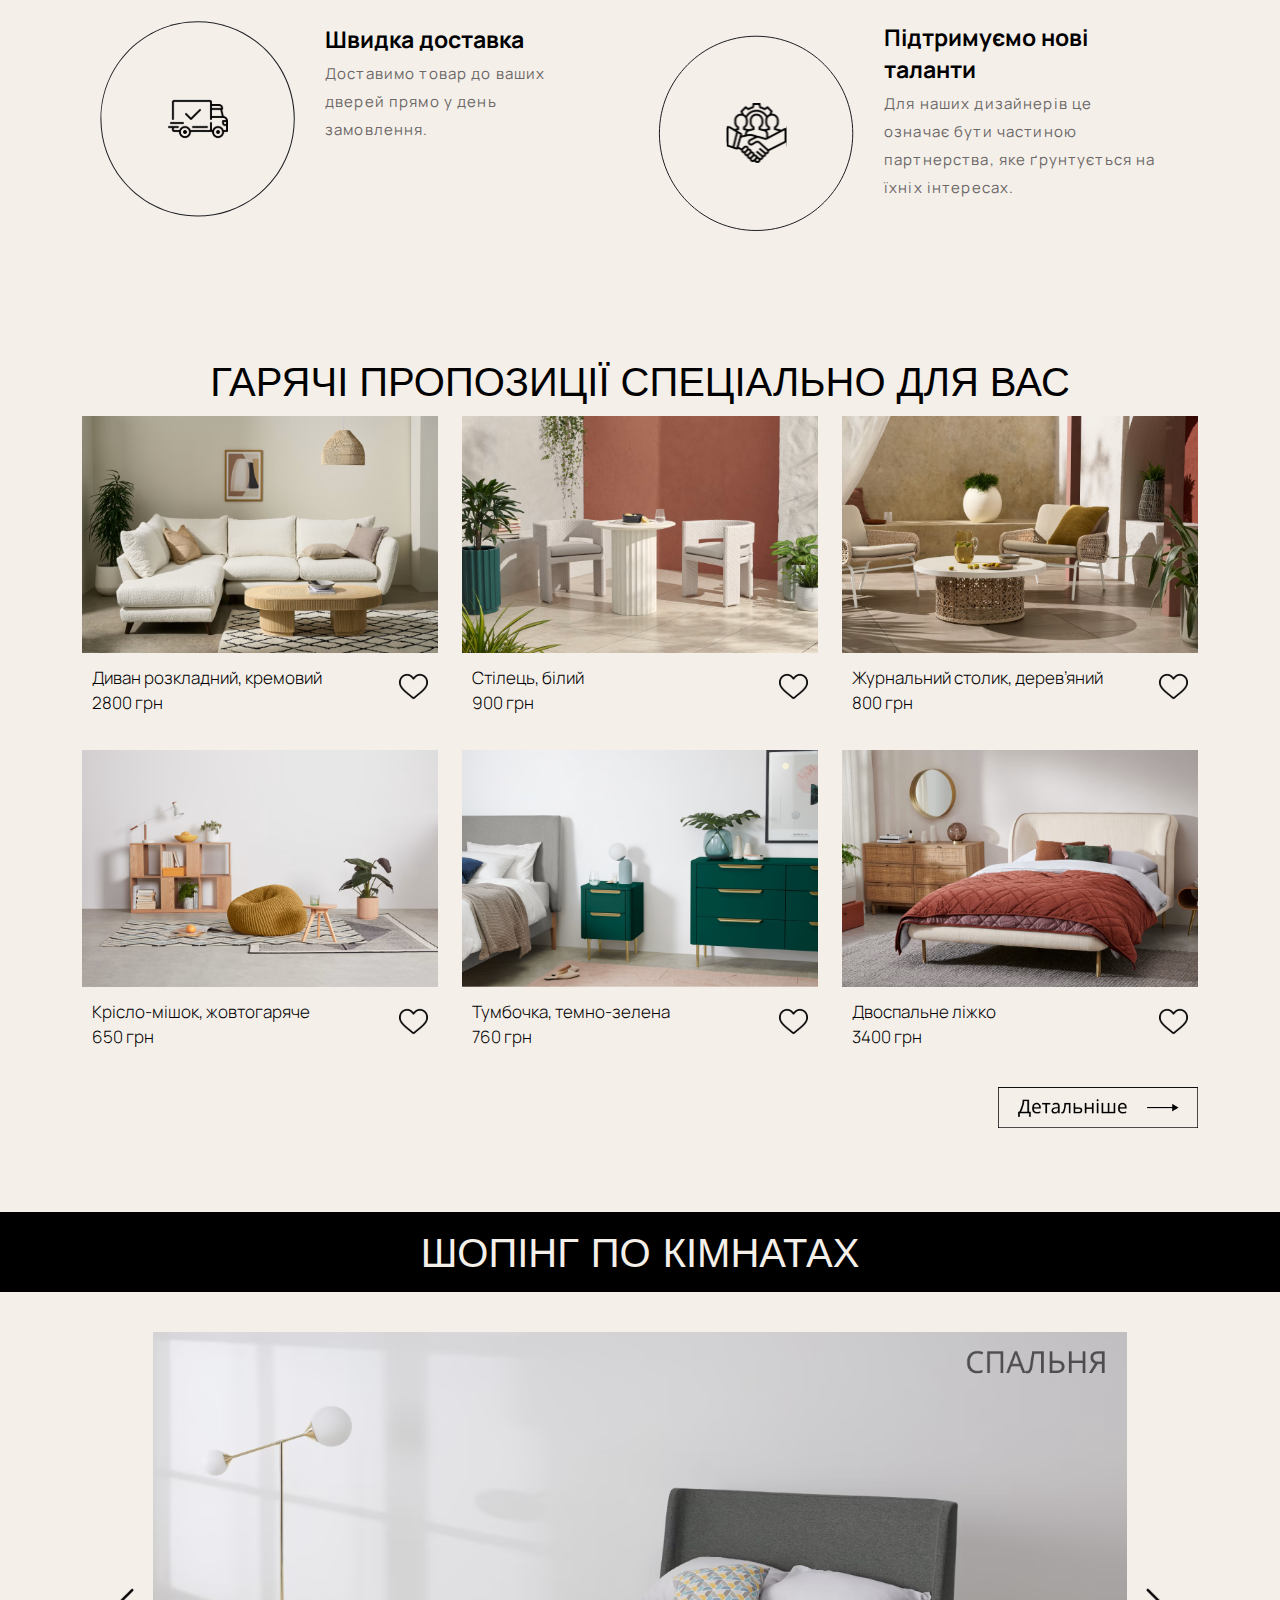
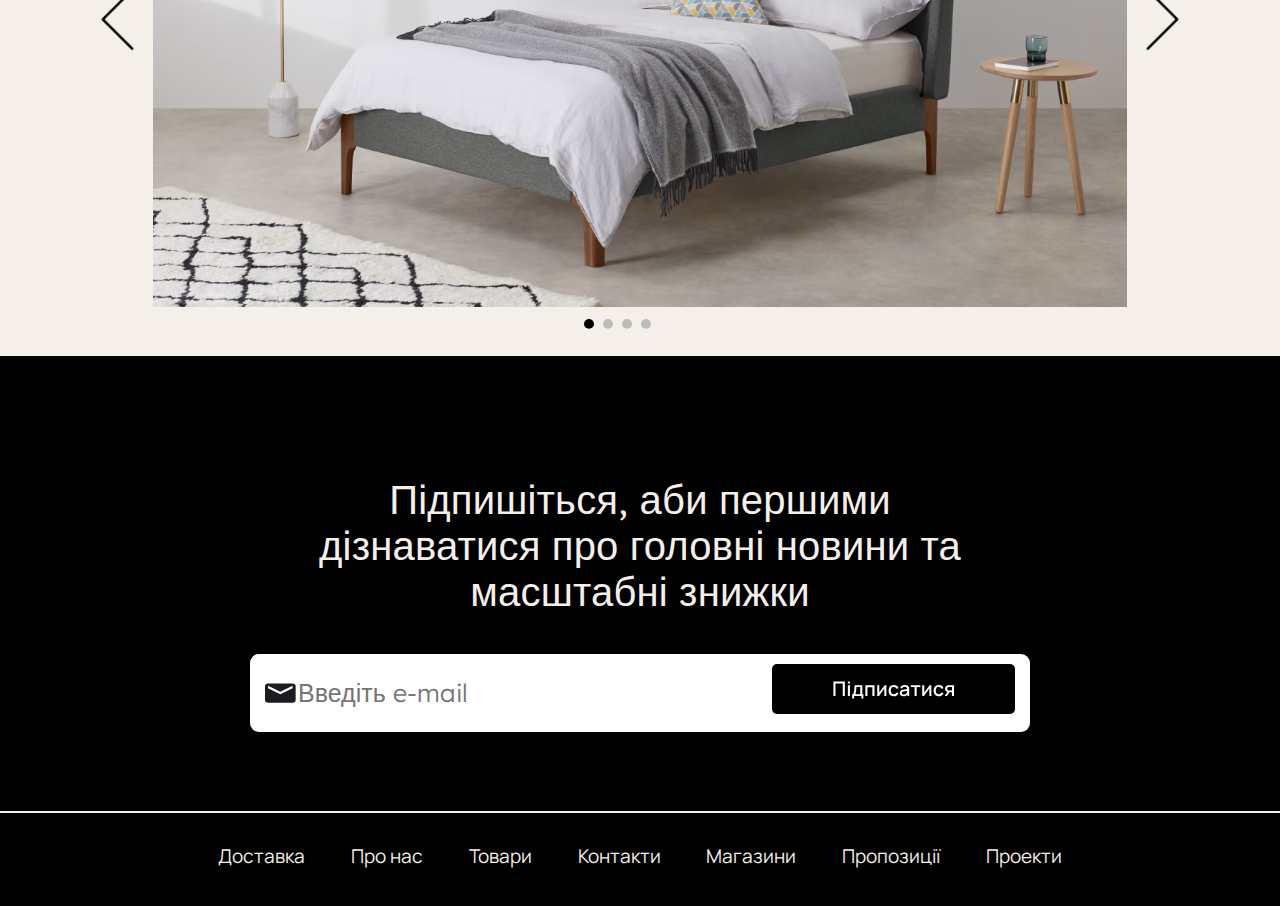
==== commit f7a1747e: "Rename lending.html to index.html" ====
--- a/index.html
+++ b/index.html
@@ -9,8 +9,9 @@
     <link rel="preconnect" href="https://fonts.googleapis.com">
     <link rel="preconnect" href="https://fonts.gstatic.com" crossorigin>
     <link rel="preconnect" href="https://fonts.googleapis.com">
-<link rel="preconnect" href="https://fonts.gstatic.com" crossorigin>
-<link href="https://fonts.googleapis.com/css2?family=Lexend&family=Manrope:wght@200;300;400;500;600&display=swap" rel="stylesheet">
+    <link rel="preconnect" href="https://fonts.gstatic.com" crossorigin>
+    <link href="https://fonts.googleapis.com/css2?family=Lexend&family=Manrope:wght@200;300;400;500;600&display=swap"
+        rel="stylesheet">
     <link
         href="https://fonts.googleapis.com/css2?family=Lexend:wght@300&family=Manrope:wght@200;300;400;500;600&display=swap"
         rel="stylesheet">
@@ -32,34 +33,33 @@
         <div class="nav-1">
             <div class="nav-toggle">
                 <div class="container">
-                <a href="#" width="10%">
-                    <img src="img/Group 65.png" class="menu">
-                </a>
-                <div class="logo"><a href="#">COMFORT</a></div>
-                <div class="row">
-                    <div class="col">
-                    <a href="#" style="margin-right: 2.5%;"><img src="img/Group 56.png"></a>
-                </div>
-                <div class="col">
+                    <a href="#" width="10%">
+                        <img src="img/Group 65.png" class="menu">
+                    </a>
+                    <div class="logo"><a href="#">COMFORT</a></div>
+                    <div class="row">
+                        <div class="col">
+                            <a href="#" style="margin-right: 2.5%;"><img src="img/Group 56.png"></a>
+                        </div>
+                        <div class="col">
 
-                    <a href="#"><img src="img/Group 55.svg"></a>
-                </div>
-                </div>
-            </div>
-        </div>
-
+                            <a href="#"><img src="img/Group 55.svg"></a>
+                        </div>
+                    </div>
+                </div>
+            </div>
             <hr>
             <div class="border-1">
-                <input type="text" size="19" placeholder="Пошук меблів" style="margin-bottom: 6px;">
+                <input type="text" size="19" placeholder="Пошук меблів">
                 <a href="#" class="search-1"><img src="img/image 22 (1).svg"></a>
             </div>
         </div>
         <section class="nav">
-            <a href="#" class="logo">COMFORT</a>
-            <a href="#">Про нас</a>
+            <a href="index.html" class="logo">COMFORT</a>
+            <a href="info.html">Про нас</a>
             <a href="#">Доставка</a>
             <a href="#">Підтримка</a>
-            <a href="#">Каталог</a>
+            <a href="catalog.html">Каталог</a>
             <div class="border">
                 <input type="text" size="19" placeholder="Пошук меблів" style="margin-bottom: 6px;">
                 <a href="#" class="search"><img src="img/image 22 (1).svg"></a>
@@ -69,9 +69,9 @@
                 <a href="#">Магазини</a>
             </div>
             <div class="icons">
-                <a href="#" ><img src="img/Group 55.svg"></a>
-                <a href="#" ><img src="img/Group 56.png"></a>
-                <a href="#" ><img src="img/user.svg"></a>
+                <a href="#"><img src="img/Group 55.svg"></a>
+                <a href="#"><img src="img/Group 56.png"></a>
+                <a href="#"><img src="img/user.svg"></a>
             </div>
         </section>
     </header>
@@ -113,8 +113,8 @@
                             </div>
                         </div>
                     </div>
-                  </div>
-                  <div class="row">
+                </div>
+                <div class="row">
                     <div class="row">
                         <div class="col">
                             <div class="benefit">
@@ -130,134 +130,143 @@
                                 <img src="img/Icon (3).svg" class="icon">
                                 <div class="benefit-text">
                                     <h2>Підтримуємо нові таланти</h2>
-                                    <p>Для наших дизайнерів це означає бути частиною партнерства, яке ґрунтується на їхніх
+                                    <p>Для наших дизайнерів це означає бути частиною партнерства, яке ґрунтується на
+                                        їхніх
                                         інтересах.</p>
                                 </div>
                             </div>
                         </div>
-                      </div>
-                </div>
-             </div>
+                    </div>
+                </div>
+            </div>
         </section>
         <section class="offers">
-        <div class="container">
-            <br><br>
-            <h1>ГАРЯЧІ ПРОПОЗИЦІЇ СПЕЦІАЛЬНО ДЛЯ ВАС</h1>
-            <div class="row">
-                <div class="col-4">
-                    <div>
-                        <div class="image">
-                            <a href="#"><img src="img/image 42.png"></a>
-                        </div>
-                        <div class="price">
-                            <div>
-                            <p>Диван розкладний, кремовий</p>
-                            <p>2800 грн</p>
-                        </div>
-                            <a href="#"><img src="img/image 21.svg"></a>
-                        </div>
-                    </div>
-                </div>
-                <div class="col-4">
-                    <div>
-                        <div class="image">
-                            <a href="#"><img src="img/image 43.png"></a>
-                        </div>
-                        <div class="price">
-                            <div><p>Стілець, білий</p>
-                            <p>900 грн</p></div>
-                            <a href="#"><img src="img/image 21.svg"></a>
-                        </div>
-                    </div>
-                </div>
-                <div class="col-4" id="third">
-                        <div class="image">
-                        <a href="#"><img src="img/image 44.png"></a></div>
-                        <div class="price">
-                            <div><p>Журнальний столик, дерев’яний</p>
-                            <p>800 грн</p></div>
-                            <a href="#"><img src="img/image 21.svg"></a>
-                        </div>
-                    </div>
-              </div>
-              <div class="row">
-                <div class="col-4">
+            <div class="container">
+                <br><br>
+                <h1>ГАРЯЧІ ПРОПОЗИЦІЇ СПЕЦІАЛЬНО ДЛЯ ВАС</h1>
+                <div class="row">
+                    <div class="col-4">
+                        <div>
+                            <div class="image">
+                                <a href="#"><img src="img/image 42.png"></a>
+                            </div>
+                            <div class="price">
+                                <div>
+                                    <p>Диван розкладний, кремовий</p>
+                                    <p>2800 грн</p>
+                                </div>
+                                <a href="#"><img src="img/image 21.svg"></a>
+                            </div>
+                        </div>
+                    </div>
+                    <div class="col-4">
+                        <div>
+                            <div class="image">
+                                <a href="#"><img src="img/image 43.png"></a>
+                            </div>
+                            <div class="price">
+                                <div>
+                                    <p>Стілець, білий</p>
+                                    <p>900 грн</p>
+                                </div>
+                                <a href="#"><img src="img/image 21.svg"></a>
+                            </div>
+                        </div>
+                    </div>
+                    <div class="col-4" id="third">
+                        <div class="image">
+                            <a href="#"><img src="img/image 44.png"></a>
+                        </div>
+                        <div class="price">
+                            <div>
+                                <p>Журнальний столик, дерев’яний</p>
+                                <p>800 грн</p>
+                            </div>
+                            <a href="#"><img src="img/image 21.svg"></a>
+                        </div>
+                    </div>
+                </div>
+                <div class="row">
+                    <div class="col-4">
                         <div class="image">
                             <a href="#"><img src="img/image 45.png"></a>
                         </div>
                         <div class="price">
-                            <div><p>Крісло-мішок, жовтогаряче</p>
-                            <p>650 грн</p></div>
-                            <a href="#"><img src="img/image 21.svg"></a>
-                        </div>
-                </div>
-                <div class="col-4">
+                            <div>
+                                <p>Крісло-мішок, жовтогаряче</p>
+                                <p>650 грн</p>
+                            </div>
+                            <a href="#"><img src="img/image 21.svg"></a>
+                        </div>
+                    </div>
+                    <div class="col-4">
                         <div class="image">
                             <a href="#"><img src="img/image 46.png"></a>
                         </div>
                         <div class="price">
-                            <div><p>Тумбочка, темно-зелена </p>
-                            <p>760 грн</p></div>
-                            <a href="#"><img src="img/image 21.svg"></a>
-                        </div>
-                    </div>
-                <div class="col-4" id="third">
-                        <div class="image">
-                        <a href="#"><img src="img/image 47.png"></a>
-                        </div>
-                        <div class="price">
-                            <div><p>Двоспальне ліжко</p>
-                            <p>3400 грн</p></div>
-                            <a href="#"><img src="img/image 21.svg"></a>
-                        </div></div>
-                    </div>
-            <a href="#"><img src="img/Group 60.png" class="button"></a>
-        </div>
-    </section> 
-    <br><br><br><br>
-    <section class="room">
-        <p class="shop">ШОПІНГ ПО КІМНАТАХ</p>
-        <div class="container">
-            <div class="room-shopping">
-                <a href="#"><div class="arrow"><img src="img/image 29.svg"></div></a>
-                <div class="picture">
-                    <a href="#"><img src="img/image 53.png"></a>
-                    <!-- <div class="text">
-                        <span>СПАЛЬНЯ</span><br>
-                    </div> -->
-                </div>
-               <div class="arrow"><a href="#"> <img src="img/image 30.svg"></a></div>
-            </div>
-            <img src="img/Group 3.svg" class="scroll">
-         </div>
+                            <div>
+                                <p>Тумбочка, темно-зелена </p>
+                                <p>760 грн</p>
+                            </div>
+                            <a href="#"><img src="img/image 21.svg"></a>
+                        </div>
+                    </div>
+                    <div class="col-4" id="third">
+                        <div class="image">
+                            <a href="#"><img src="img/image 47.png"></a>
+                        </div>
+                        <div class="price">
+                            <div>
+                                <p>Двоспальне ліжко</p>
+                                <p>3400 грн</p>
+                            </div>
+                            <a href="#"><img src="img/image 21.svg"></a>
+                        </div>
+                    </div>
+                </div>
+                <a href="#"><img src="img/Group 60.png" class="button"></a>
+            </div>
+        </section>
+        <br><br><br><br>
+        <section class="room">
+            <p class="shop">ШОПІНГ ПО КІМНАТАХ</p>
+            <div class="container">
+                <div class="room-shopping">
+                    <a href="#">
+                        <div class="arrow"><img src="img/image 29.svg"></div>
+                    </a>
+                    <div class="picture">
+                        <a href="#"><img src="img/Group 68.png"></a>
+                    </div>
+                    <div class="arrow"><a href="#"> <img src="img/image 30.svg"></a></div>
+                </div>
+                <img src="img/Group 3.svg" class="scroll">
+            </div>
         </section>
     </main>
     <br>
-    <!-- <footer>
-        <div class="container">
-        <div class="form">
+    <footer>
+        <section class="form">
             <p>Підпишіться, аби першими дізнаватися про головні новини та масштабні знижки</p>
             <div class="subscribe">
                 <div style="display: flex; align-items: center;">
-                <img src="img/Shape.svg" style="margin-right: 8px; margin-left: 8px;">
-                <input type="text" size="19" placeholder="Введіть e-mail" style="margin-bottom: 6px;">
-            </div>
+                    <img src="img/Shape.svg" class="message">
+                    <input type="text" placeholder="Введіть e-mail">
+                </div>
                 <a href="#"><img src="img//Group 61.svg" class="sub-btn"></a>
             </div>
-        </div>
-    </div>
-
+        </section>
         <hr>
-        <div class="footer-1">
+        <section class="footer-1">
             <a href="#">Доставка</a>
-            <a href="#">Про нас</a>
-            <a href="#">Товари</a>
+            <a href="info.html">Про нас</a>
+            <a href="catalog.html">Товари</a>
             <a href="#">Контакти</a>
             <a href="#">Магазини</a>
             <a href="#">Пропозиції</a>
             <a href="#">Проекти</a>
-        </div>
-    </footer> -->
+        </section>
+        <br>
+    </footer>
 </body>
-
 </html>
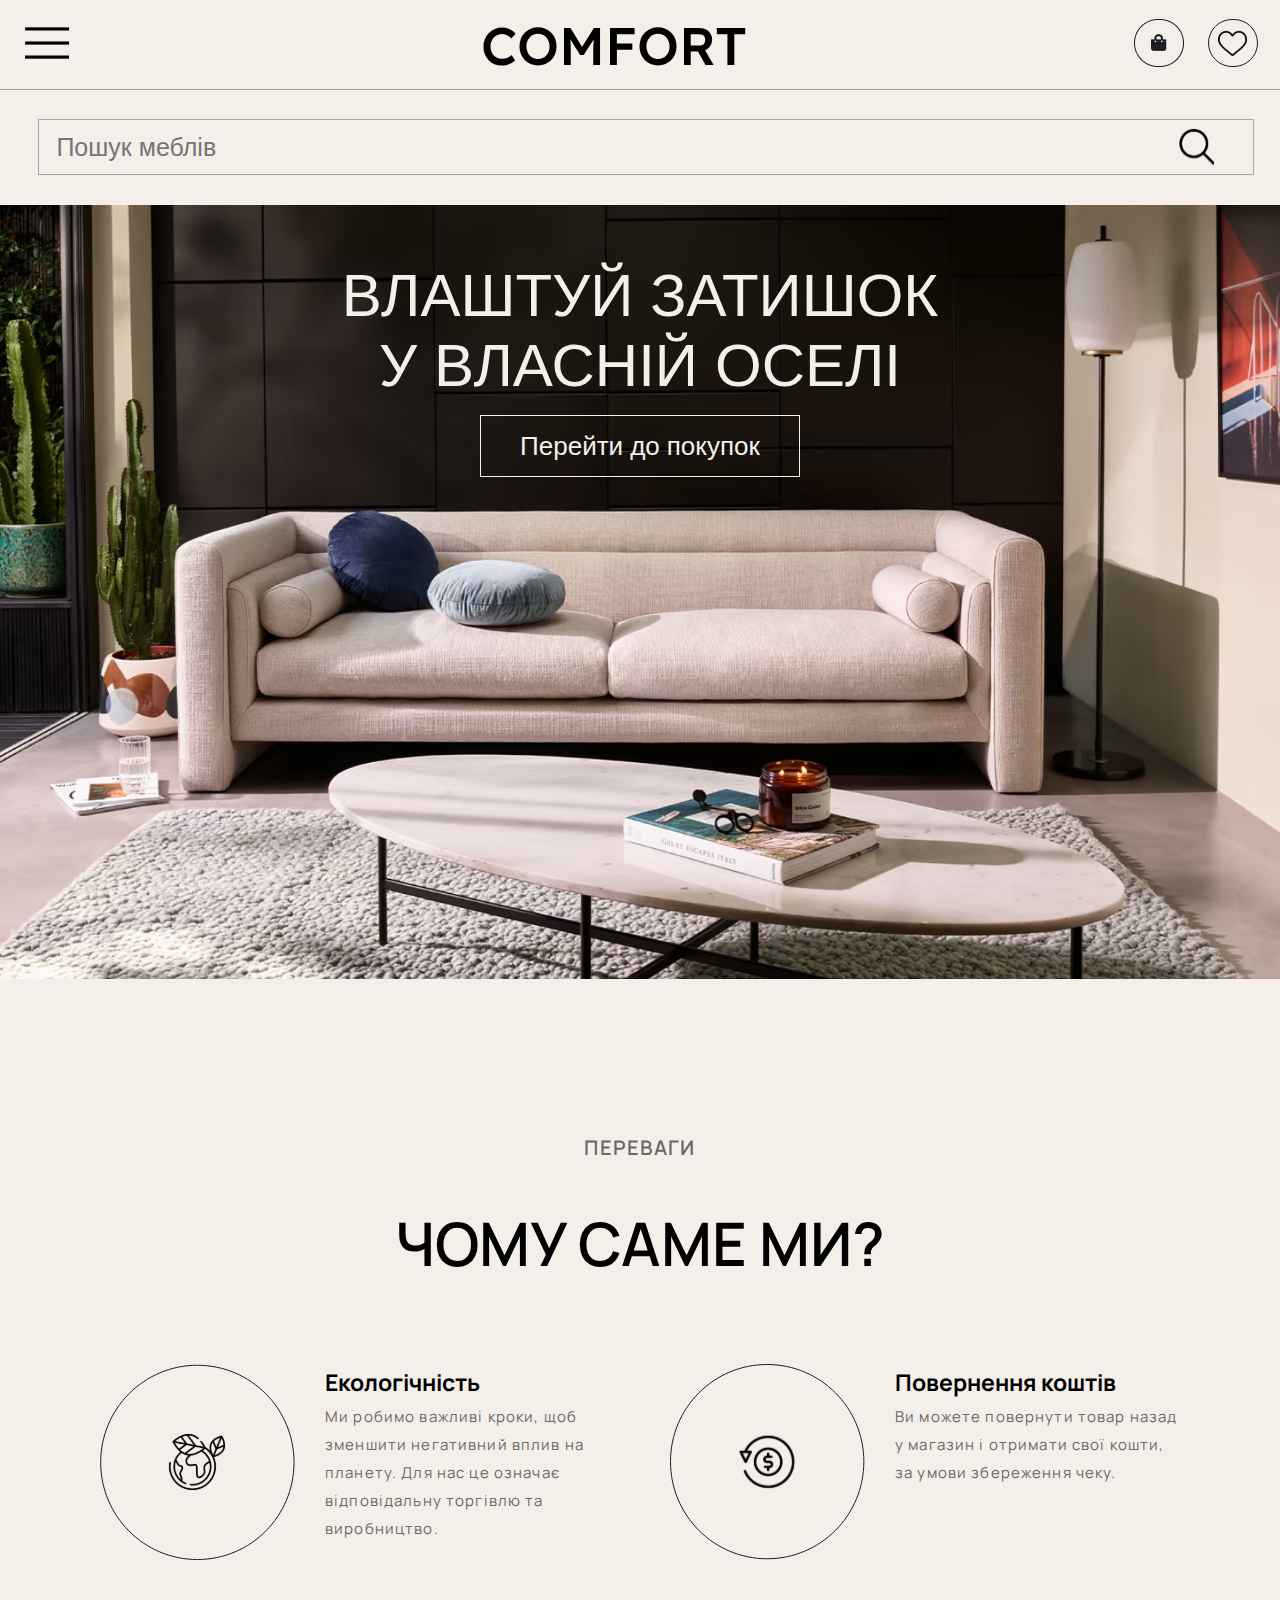
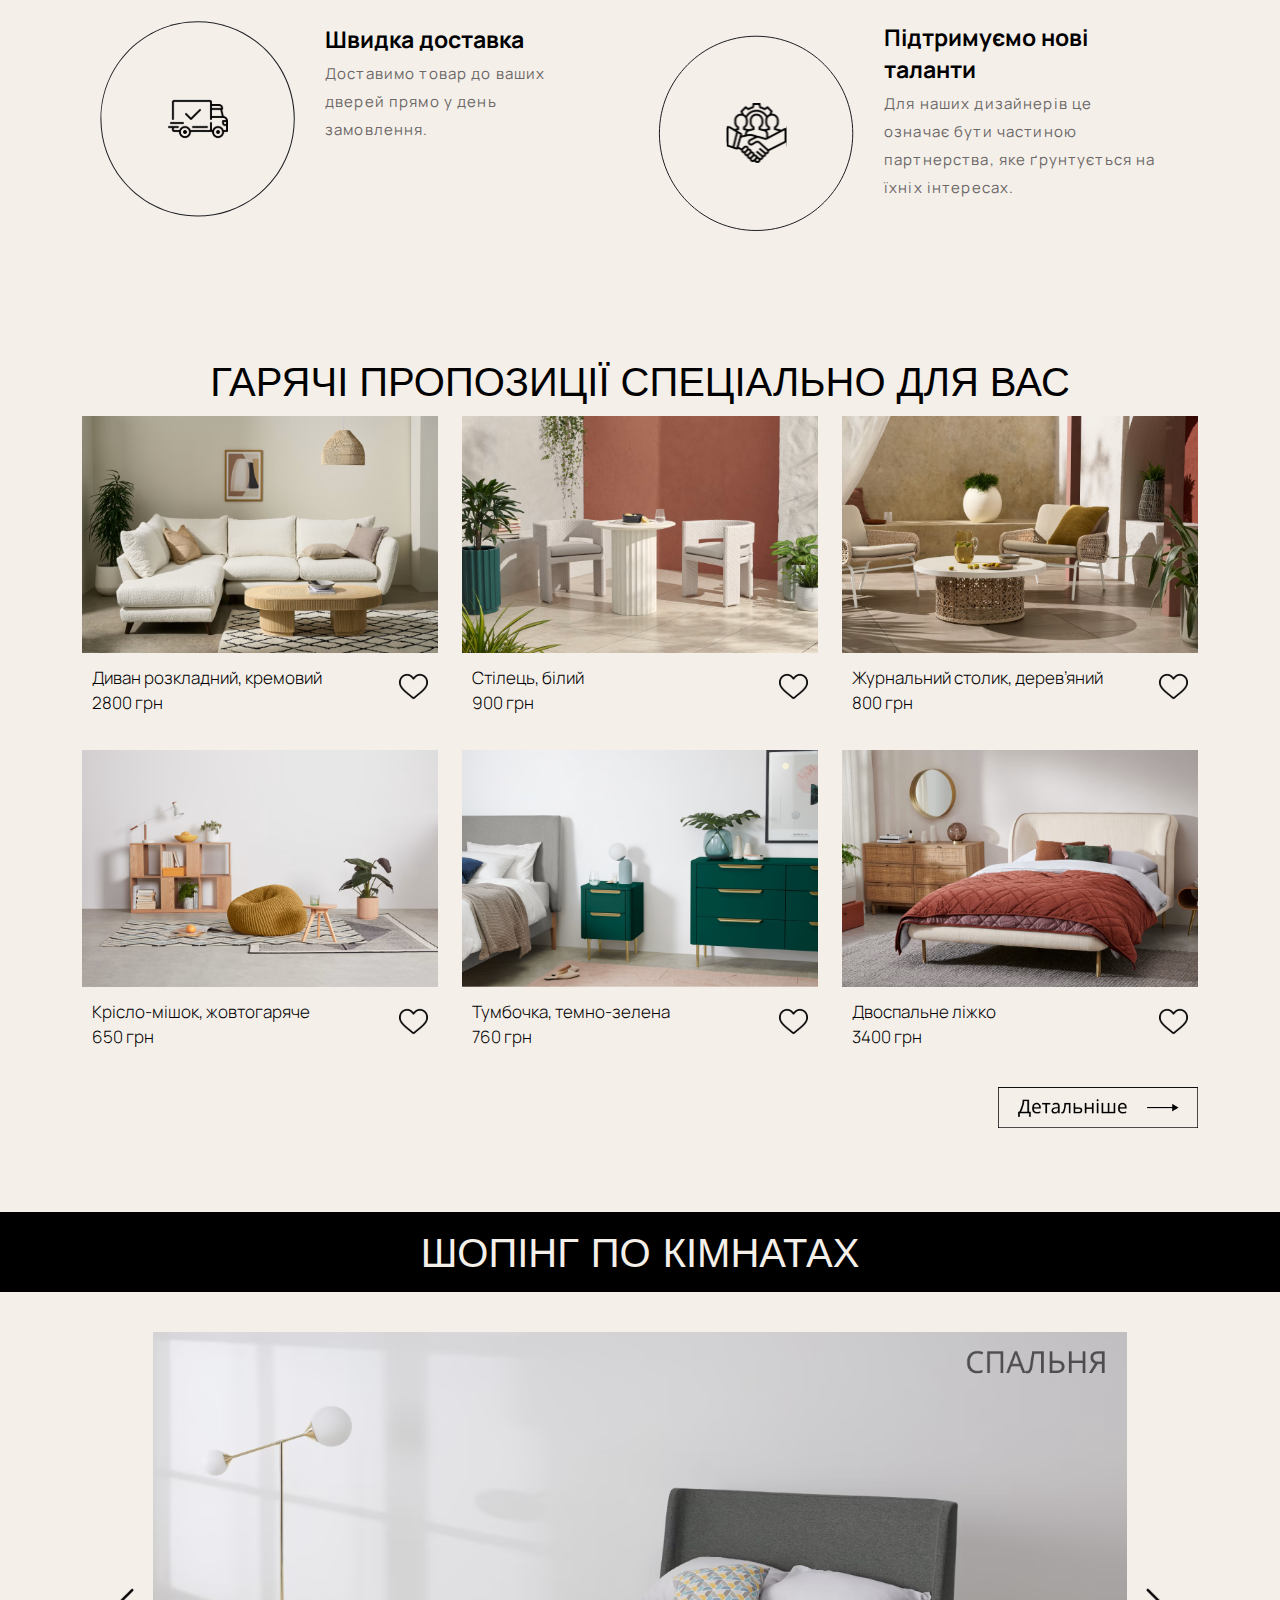
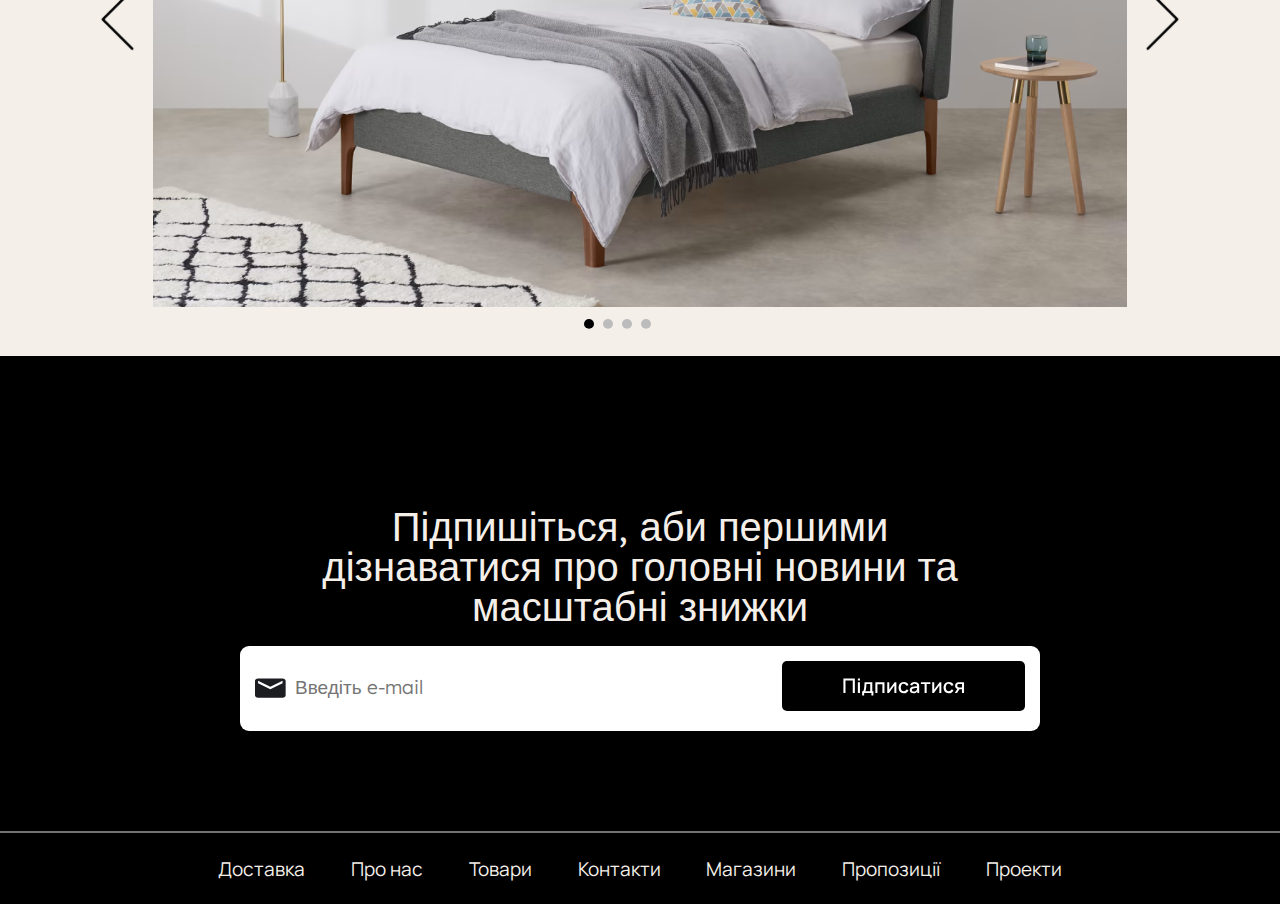
==== commit ba0eb7d6: "Update index.html" ====
--- a/index.html
+++ b/index.html
@@ -82,7 +82,7 @@
                 <h1>ВЛАШТУЙ ЗАТИШОК У ВЛАСНІЙ ОСЕЛІ</h1>
                 <p>КУПУЙ МЕБЛІ ВИГІДНО РАЗОМ З «COMFORT»</p>
             </div>
-            <a href="#" class="btn">Перейти до покупок</a>
+            <a href="catalog.html" class="btn">Перейти до покупок</a>
         </section>
         <section class="benefits">
             <div class="container">
--- a/css/main.css
+++ b/css/main.css
@@ -35,9 +35,6 @@
     margin-bottom: 30px;
 }
 
-.nav-toggle {
- }
- 
 .nav{
     width: 100%;
     font-family: 'Manrope', sans-serif;
@@ -64,7 +61,7 @@
 
 
 .border{
-    border: 0.5px solid black;
+    border: 0.5px solid rgba(0, 0, 0, 0.555);
     height: 40.55px;
     display: flex;
     align-items: center;
@@ -78,7 +75,7 @@
     display: flex;
     align-items: center;
     padding: 15px;
-    margin-left: 2.5%;
+    margin:0 3%;
     margin-top: 10px;
 }
 
@@ -91,12 +88,12 @@
     margin-bottom: 20px;
  }
 
-input{
+ input{
     font-family: 'Lexend', sans-serif;
     font-weight: 300;
     font-size: 25px;
-    background-color: #F5EFEA;
-    border: 0px;
+    background: none;
+    border: none;
     width: 95%;
 }
 
@@ -140,8 +137,8 @@
     font-size: 60px;
     line-height: 70px;
     color:#F5EFEA;
-    width: 650px;
-    margin-left: 65px;
+    max-width: 650px;
+    margin: auto auto;
 }
 
 .main-img p {
@@ -149,12 +146,12 @@
     font-style: normal;
     font-weight: 300;
     text-align: center;
-    width: 480px;
+    max-width: 480px;
     font-size: 30px;
     line-height: 40px;
     color:#F5EFEA;
-    margin-left: 153px;
-    margin-top: -5%;
+    margin: auto auto;
+    margin-top: 2%;
 }
 
 .slogan{
@@ -301,69 +298,63 @@
 
 footer{
     background-color: #000;
-    height: 550px;
+    max-height: 550px;
     width: 100%;
 }
 
 .subscribe{
     background-color: white;
-    width: 779.81px;
-    max-width: 100%;
-    height: 78.78px;
+    width: 800px;
     display: flex;
     align-items: center;
     justify-content: space-between;
     padding: 15px;
     border-radius: 9px;
-    position: absolute;
-    right: 0;
-    left: 0;
     margin: auto auto;
 }
 
 .sub-btn{
     max-width: 100%;
-
 }
 
 .form{
-    height: 154px;
-    max-width: 100%;
+    margin-left: auto;
+    margin-right: auto;
+}
+
+.form p{
+    width: 700px;
     font-family: 'Lexend', sans-serif;
     font-weight: 300;
     font-size: 40px;
-    line-height: 46px;
+    line-height: 40px;
     text-align: center;
-    letter-spacing: 0.2px;
     color:#F5EFEA;
-    width: 700px;
-    padding-top: 80px;
-    justify-content: space-between;
-    padding-bottom: 135px;
-    margin-left: auto;
-    margin-right: auto;
+    margin: 0 auto;
+    margin-bottom: 20px;
+    padding-top: 150px;
 }
 
 
 .subscribe input{
-    background-color: white;
+    background: none;
     max-width: 100%;
+    margin-bottom: 8px;
+    margin-left: 7px;
 }
 
 footer hr{
-    margin-top: 240px;
-    border: 0.5px solid #F5EFEA;
+    margin-top: 100px;
+    border: 0.5px solid #f5efea79;
 }
 
 .footer-1{
-    margin-top: 30px;
     display: flex;
     justify-content: space-between;
     align-items: center;
     padding-left: 17%;
     padding-right: 17%;
-
-    
+    margin-top: 23px;
 }
 
 .footer-1 a{
@@ -374,40 +365,29 @@
     font-size: 19px;
     line-height: 26px;
 }
-
     
-.text {
-    position: absolute;
-    bottom: 91%;
-    left: 1430px;
-    text-transform: uppercase;
-    color: #c9c9c9;
-}
-    
-.text span {
-    font-family: 'Lexend', sans-serif;
-    font-style: normal;
-    font-weight: 300;
-    font-size: 42px;
-    line-height: 70px;
-    color: rgba(0, 0, 0, 0.6);
-}
+
 
  @media(max-width: 1570px){
+
+    .border-1{
+        border-color: rgba(0, 0, 0, 0.301);
+    }
+
+    header hr{
+        background-color: rgba(0, 0, 0, 0.301);
+    }
+
     .nav-toggle, .nav-1 {
         display: flex;
      }
 
-
-     .main-img p{
-         display: none;
-     }
-
-     .nav-toggle .container{
+    .nav-toggle .container{
          height: 80.98px;
          align-items: center;
          display: flex;
          padding-top: 20px;
+         padding-bottom: 10px;
          justify-content: space-between;
          margin: 0 auto;;
      }
@@ -430,6 +410,10 @@
         width: 72px;
     }
 
+    .menu {
+        max-width: 50px;
+    }
+
      .nav{
       display: none;
      }
@@ -439,13 +423,21 @@
         font-size: 53px;
      }
 
-     ::placeholder{
-         font-size: 25px;
-         margin-top: 5px;
-     }
+     .border-1 ::placeholder{
+        font-size: 25px;
+        margin-top: 5px;
+    }
 
      .search-1 img{
          width: 35px;
+     }
+
+     .main-img p{
+         display: none;
+     }
+
+     .nav{
+      display: none;
      }
 
      .benefit-text p{
@@ -550,9 +542,8 @@
 
     .main-img h1{
         font-size: 35px;
+        width: 400px;
         line-height: 45px;
-        width: 50%;
-        margin-left: 25%;
     }
 
     .btn{
@@ -562,41 +553,62 @@
     .footer-1{
        padding: 0 55px;
     }
+
+    .subscribe{
+        width: 600px;
+    }
+
+    .form p{
+        font-size: 25px;
+        width: 400px;
+    }
 }
 
 @media(max-width: 820px){
+
+    .sub-btn{
+        width: 150px;
+    }
+
+    .logo a{
+        font-size: 40px;
+    }
+
+    .logo{
+        margin-bottom: 20px;
+
+    }
+
+    .image img{
+        max-height: 395.67px;
+    }
+
+    .nav-toggle .row{
+        margin-bottom: 10px;
+
+    }
 
     .scroll{
         width: 40px;
     }
 
-    .footer .container{
-        width: 80%;
-    }
-
     .slogan{
         max-width: 100%;
     }
 
-    .form p{
-       font-size: 30px;
-       max-width: 70%;
-       right: 0;
-       left: 0;
-       margin: auto auto;
+    .offers h1{
+        font-size: 24px;
+        line-height: 30px;
     }
 
     .subscribe ::placeholder{
         font-size: 15px;
     }
 
-
     .main-img h1{
-        margin-top: 8%;
         font-size: 25px;
+        width: 300px;
         line-height: 35px;
-        width: 33%;
-        margin-left: 33%;
     }
 
     .benefits h1{
@@ -608,8 +620,9 @@
     }
 
     .btn{
-        display: none;
-    }
+        border-color: #f5efea75;
+    }
+
 
     .benefit-text p{
         margin-top: 5px;
@@ -630,20 +643,6 @@
      .footer-1 a{
         font-size: 12px;
     }
-
-    .logo a{
-        font-size: 40px;
-    }
-
-    .logo{
-        margin-bottom: 20px;
-
-    }
-
-    .nav-toggle .row{
-        margin-bottom: 10px;
-
-    }
     
     .subscribe{
         width: 70%;
@@ -658,46 +657,111 @@
         margin-top: -60px;
     }
 
-
+    .btn{
+        width: 150px;
+        font-size: 13px;
+        line-height: 25px;
+    }
 }
 
 @media(max-width: 600px){
+    .search-1 img{
+        width: 20px;
+    }
+
+    .subscribe{
+        width: 85%;
+    }
+
+    .nav-toggle .col{
+        padding: 0 7px;
+    }
+
+    .logo a{
+        font-size: 30px;
+        margin-right: 15px;
+    }
+
+    .border-1{
+        margin-top: 20px;
+        height: 35px;
+    }
+
+    .nav-toggle .container{
+        padding-top: 12px;
+        padding-bottom: 0px;
+        height: 60.98px;
+
+    }
+
+    .nav-toggle .col{
+        width: 35px;
+        padding: 0 2px;
+    }
+
+    .menu{
+        margin-top: -4px;
+        max-width: 28px;
+    }
+
+    .logo{
+        margin-top: -2px;
+        margin-left: -20px;
+    }
+
+    header hr{
+        margin:0;
+    }
+
+    .border-1 ::placeholder, input{
+        font-size: 15px;
+    }
+    
+    .scroll{
+        width: 25px;
+    }
 
     .offers h1{
         font-size: 22px;
         line-height: 35px;
     }
 
-    .nav-toggle .col{
-        width: 50px;
-    }
-
-    .menu{
-        max-width: 36px;
-    }
-
-    .search-1 img{
-        width: 26px;
-    }
-
-    .border-1 ::placeholder{
-        font-size: 20px;
-    }
-
-    .border-1{
-        height: 40px;
-    }
-
-    .logo a{
-        font-size: 30px;
+    .footer-1{
+        margin-top: 12px;
+        padding: 0 4%;
     }
 
     .footer-1 a{
-        font-size: 11px;
+        font-size: 9px;
+    }
+
+    .sub-btn{
+        width: 130px;
+    }
+
+    .subscribe ::placeholder{
+        font-size: 13px;
+    }
+
+    .subscribe{
+        padding-top: 18px;
+        height: 50px;
+    }
+
+    .subscribe input{
+        margin-top: 5px;
+    }
+
+    footer hr{
+        margin-top: 40px;
+        border-color: #f5efea5e;
     }
 
     .form p{
-        font-size: 25px;
+        padding-top: 50px;
+        font-size: 17px;
+        line-height: 25px;
+        width: 300px;
     }
 
     .shop{
@@ -709,28 +773,19 @@
         max-width: 50%;
     }
 
-    .icon{
-        width: 70%;
-    }
-
      .benefits .col{
          margin-bottom: 30px;
      }
 
+     .benefits h1{
+         font-size: 20px;
+     }
+
      .main-img h1{
-         width: 50%;
-         margin-left: 23%;
-     }
-
-
-     .subscribe input{
-        background-color: white;
-        max-width: 50%;
-    }
-
-    .sub-btn{
-        max-width: 150%;
-    }
+         font-size: 25px;
+         line-height: 30px;
+     }
+
     
     .benefits .container{
         max-width: 80%;
@@ -746,10 +801,6 @@
         padding: 0px;
     }
 
-    .nav-toggle .col{
-        padding-right: 0;
-    }
-
     .price img{
         width: 17px;
     }
@@ -758,26 +809,65 @@
         max-width: 120px;
     }
 
-    
+    .logo{
+        margin-top: -0px;
+        margin-left: -25px;
+    }
+
+    .room .container{
+        width: 100%;
+        padding: 0;
+        margin: 0 auto;
+    }
+
+    .shop{
+        margin-top: -30px;
+        font-size: 18px;
+        line-height: 35px;
+    }
+
+    .offers h1{
+        margin-top: -5px;
+        font-size: 20px;
+        line-height: 30px;
+    }
+
+    .benefits .container{
+        margin-top: 35px;
+    }
+
 }
 
 @media (max-device-width: 490px){
+
+    .message{
+        width: 20px;
+    }
+
+    .footer-1 a{
+        font-size: 7.5px;
+    }
+
+    .benefits p{
+        font-size: 10px;
+    }
+
     .main-img h1{
-        margin-top: 8%;
-        font-size: 20px;
-        line-height: 25px;
-        width: 47%;
-        margin-left: 25%;
+        font-size: 14px;
+        line-height: 17px;
+        width: 200px;
+    }
+
+    .btn{
+        width: 120px;
+        font-size: 10px;
+        line-height: 20px;
     }
 
     .benefit img{
-        width: 30%;
+        height: 122px;
         margin-top: -40px;
         margin-right: 18px;
-    }
-
-    .icon{
-        width: 50%;
     }
 
      .benefit-text h2{
@@ -785,6 +875,10 @@
         margin-top: 10px;
      }
 
+     .benefit-text p{
+         line-height: 15px;
+     }
+
      .benefits h1{
          font-size: 30px;
      }
@@ -793,9 +887,13 @@
          margin-top: -40px;
      }
 
+     .benefits .col{
+         margin: 0;
+     }
+
      .price p{
-         font-size: 10px;
-         line-height: 12px;
+         font-size: 8px;
+         line-height: 10px;
      }
 
      .offers .col-4{
@@ -807,14 +905,13 @@
     }
 
      .price img{
-         max-width: 20px;
+         max-width: 13px;
      }
 
      .price{
-         margin-top: 0px;
-     }
- 
-
-}
-
-
+         margin-top: -10px;
+     }
+
+}
+
+
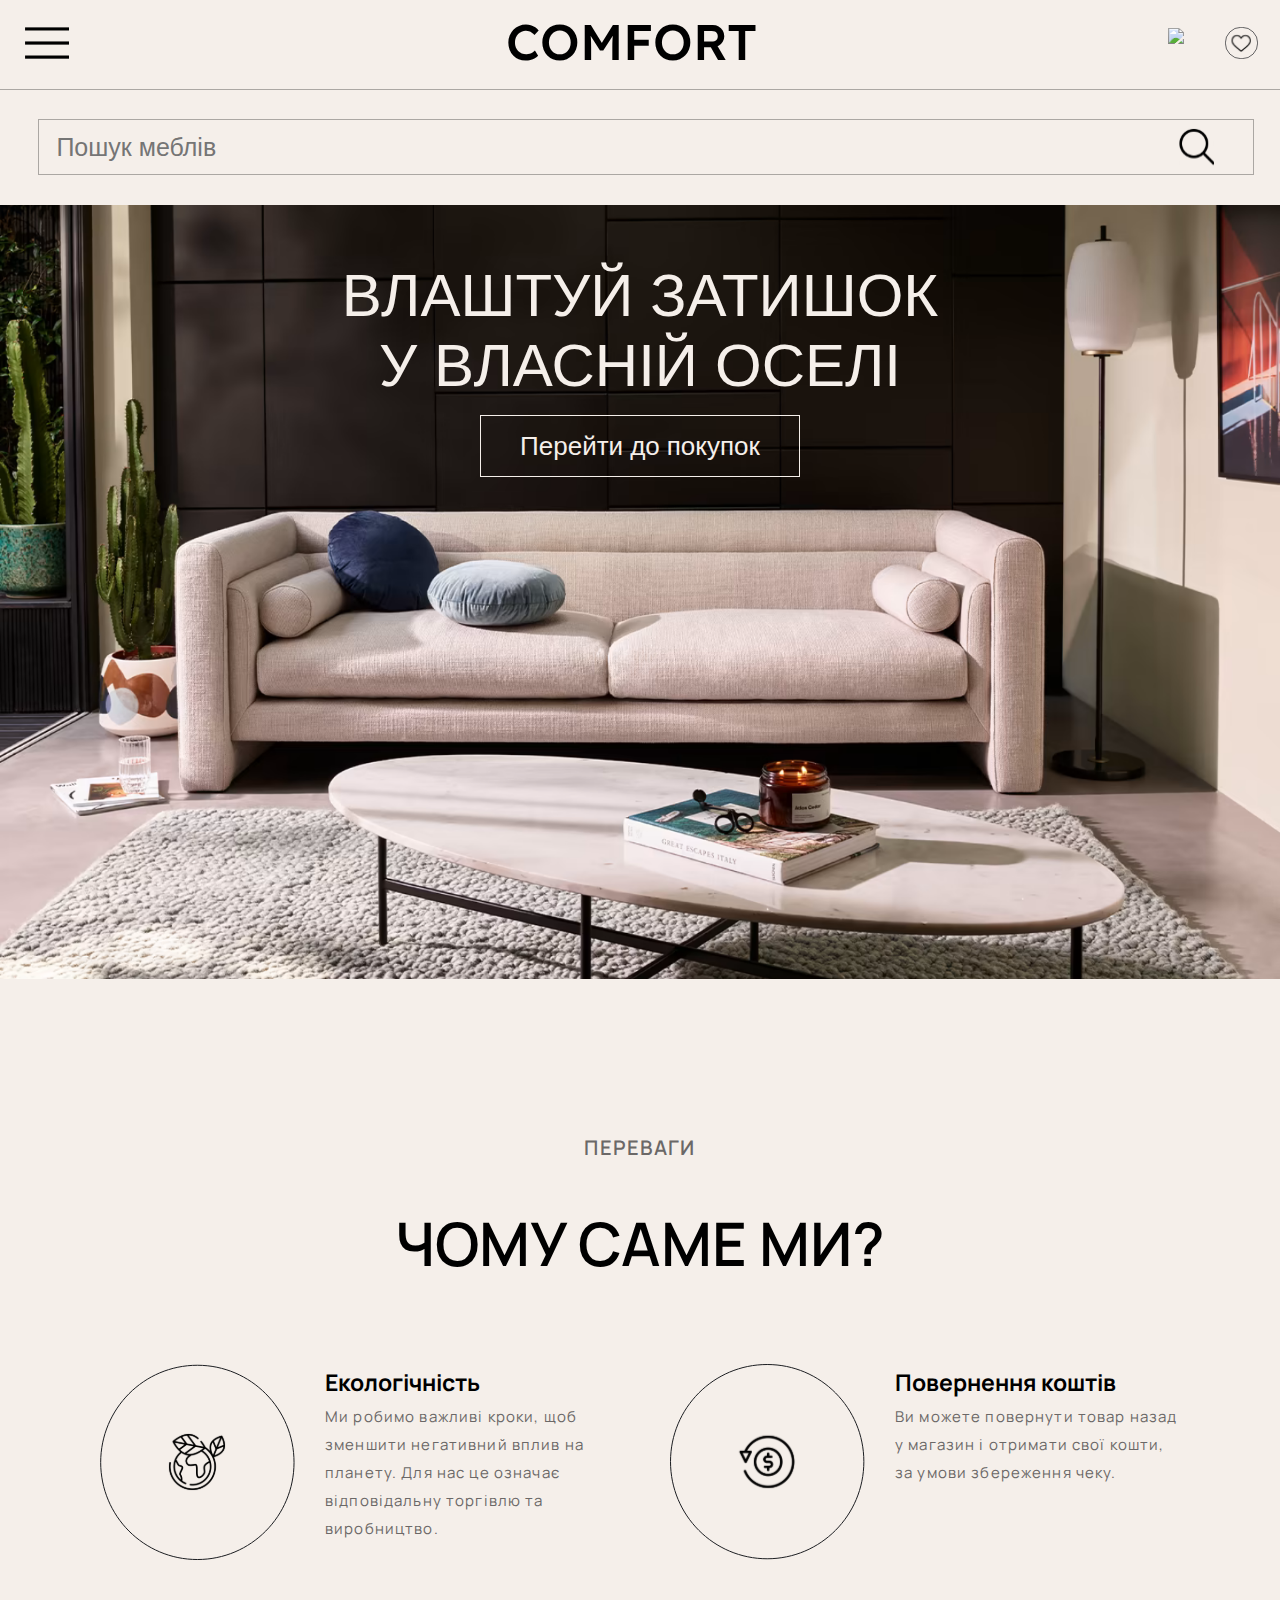
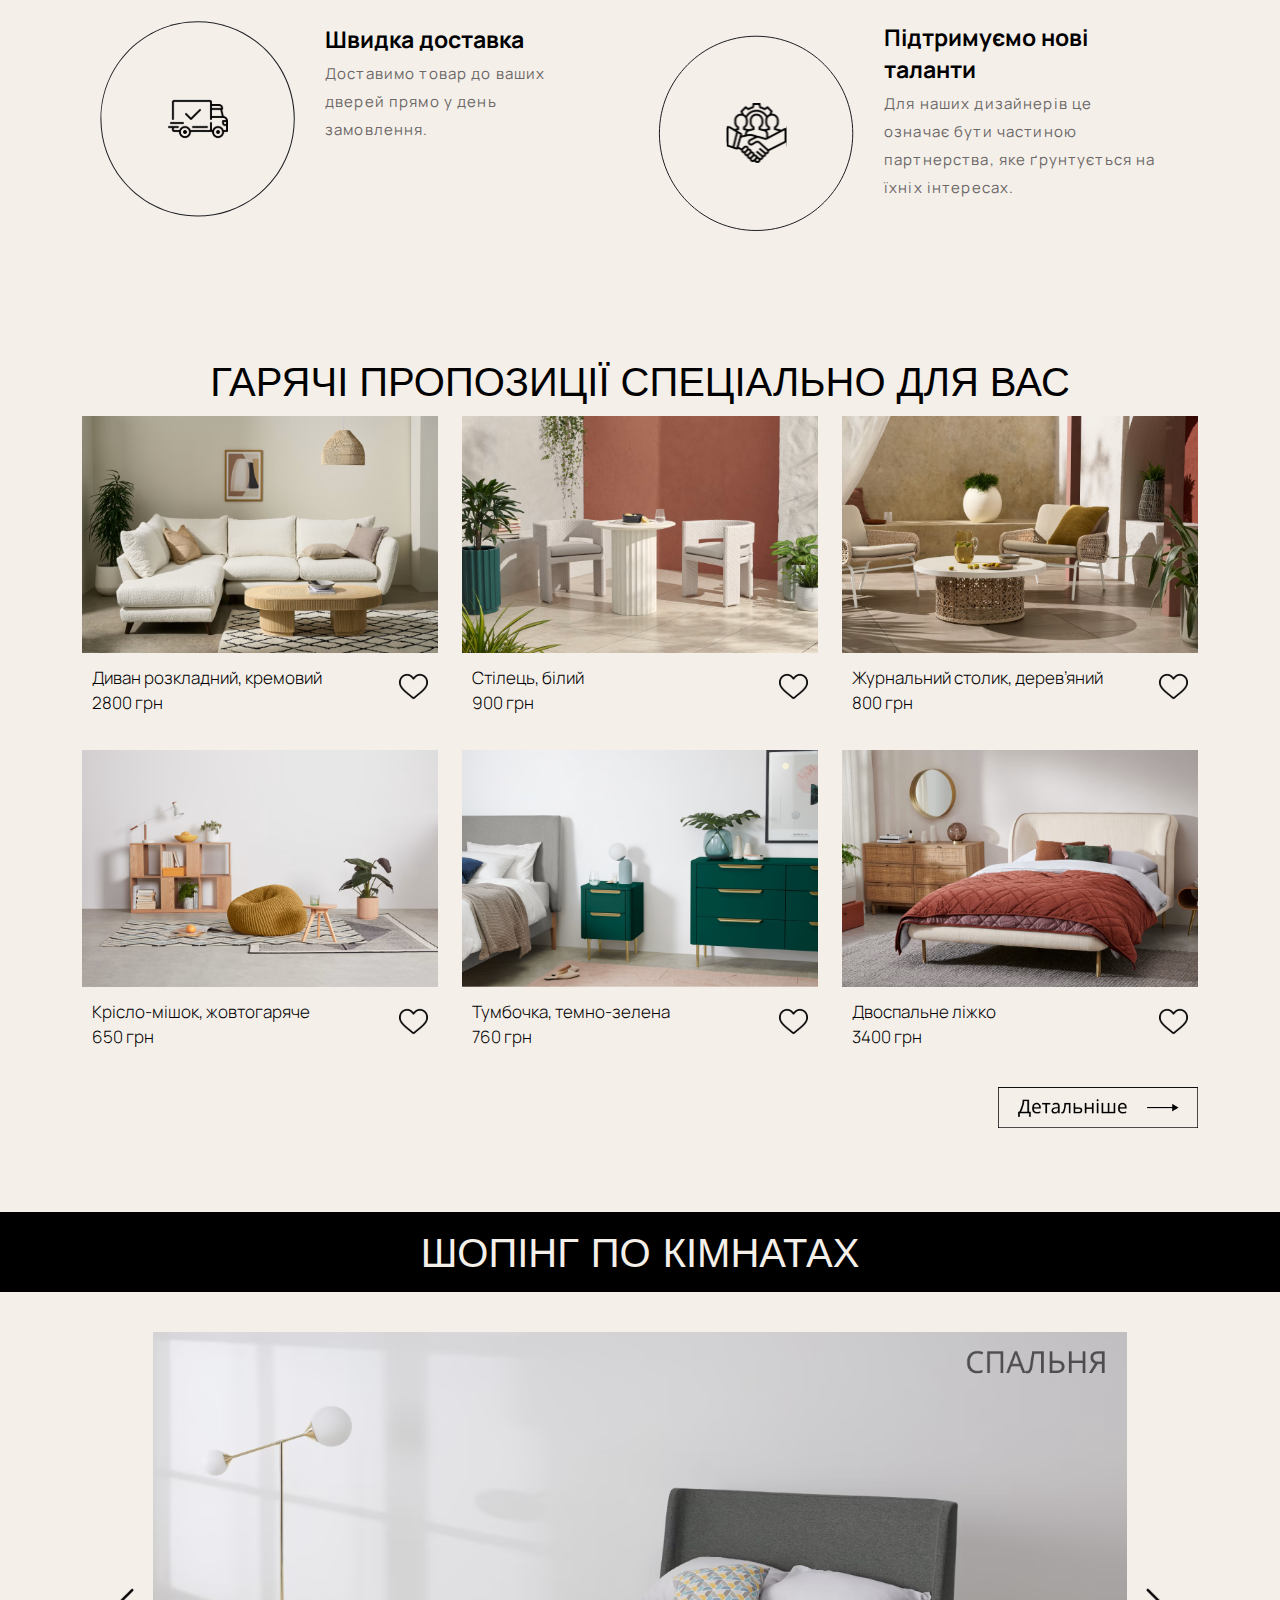
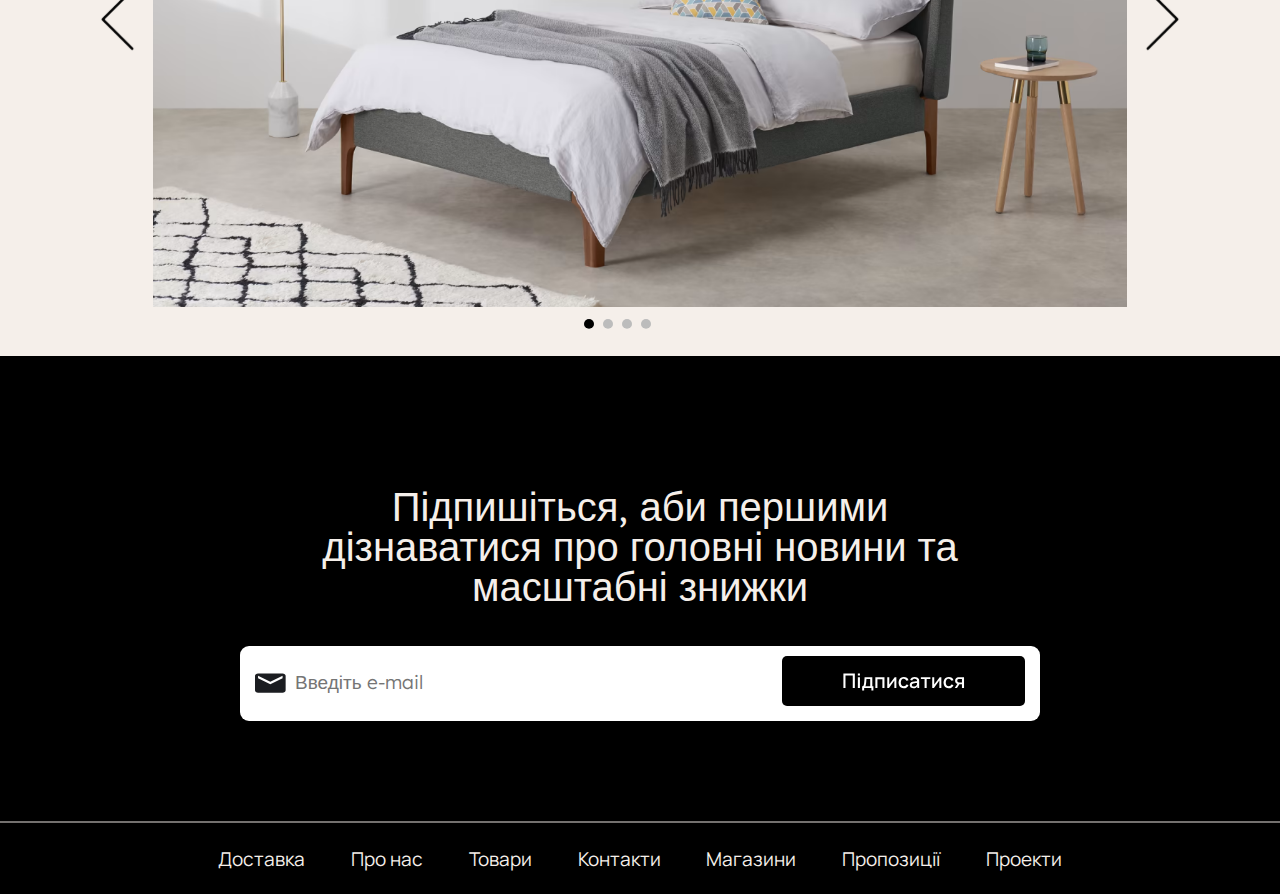
==== commit 237a1188: "Update index.html" ====
--- a/index.html
+++ b/index.html
@@ -33,16 +33,15 @@
         <div class="nav-1">
             <div class="nav-toggle">
                 <div class="container">
-                    <a href="#" width="10%">
-                        <img src="img/Group 65.png" class="menu">
-                    </a>
-                    <div class="logo"><a href="#">COMFORT</a></div>
+                          <a href="info.html" width="10%" onclick>
+                              <img src="img/Group 65.png" class="menu" >
+                          </a>
+                    <div class="logo"><a href="index.html">COMFORT</a></div>
                     <div class="row">
                         <div class="col">
-                            <a href="#" style="margin-right: 2.5%;"><img src="img/Group 56.png"></a>
-                        </div>
-                        <div class="col">
-
+                            <a href="#" style="margin-right: 2.5%;"><img src="img/Group 56.svg"></a>
+                        </div>
+                        <div class="col">
                             <a href="#"><img src="img/Group 55.svg"></a>
                         </div>
                     </div>
@@ -54,6 +53,7 @@
                 <a href="#" class="search-1"><img src="img/image 22 (1).svg"></a>
             </div>
         </div>
+                
         <section class="nav">
             <a href="index.html" class="logo">COMFORT</a>
             <a href="info.html">Про нас</a>
--- a/css/main.css
+++ b/css/main.css
@@ -27,6 +27,67 @@
     color: #000;
     text-decoration: none;
 }
+
+#menu{
+    display: none;
+}
+
+
+   
+  /* #menuToggle {
+    display: flex;
+    position: relative;
+    -webkit-user-select: none;
+    user-select: none;
+  }
+  
+  #menuToggle input
+  {
+    display: flex;
+    width: 40px;
+    height: 32px;
+    position: absolute;
+    top: 10%;
+    cursor: pointer;
+    opacity: 0;
+    z-index: 2;
+  }
+
+  #menu
+  {
+    z-index: 1;
+    position: absolute;
+    top: 235px;
+    height: auto;
+    width: 1400px;
+    box-shadow: 0 0 10px #85888C;
+    margin: -50px 0 0 -50px;
+    padding: 50px;
+    padding-top: 125px;
+    background-color: #F5EFEA;
+    -webkit-font-smoothing: antialiased;
+    transform-origin: 0% 0%;
+    transform: translate(-100%, 0);
+    transition: transform 0.5s cubic-bezier(0.77,0.2,0.05,1.0);
+  }
+
+  #menu a{
+    font-family: 'Manrope', sans-serif;
+    font-style: normal;
+    font-size: 40px;
+  }
+  
+  #menu li
+  {
+    position: relative;
+    padding: 10px 0;
+    transition-delay: 2s;
+  }
+  
+  #menuToggle input:checked ~ ul
+  {
+    transform: none;
+  } */
 
 .nav-1{
     display: none;
@@ -305,6 +366,7 @@
 .subscribe{
     background-color: white;
     width: 800px;
+    height: 75px;
     display: flex;
     align-items: center;
     justify-content: space-between;
@@ -331,8 +393,8 @@
     text-align: center;
     color:#F5EFEA;
     margin: 0 auto;
-    margin-bottom: 20px;
-    padding-top: 150px;
+    margin-bottom: 40px;
+    padding-top: 130px;
 }
 
 
@@ -418,9 +480,8 @@
       display: none;
      }
 
-     .logo{
-        top: 15px;
-        font-size: 53px;
+     .logo a{
+        font-size: 50px;
      }
 
      .border-1 ::placeholder{
@@ -476,6 +537,10 @@
         font-size: 17px;
         line-height: 25px;
         width: 100%;
+    }
+    .logo{
+        margin:0;
+        padding: 0;
     }
 
 }
@@ -562,6 +627,7 @@
         font-size: 25px;
         width: 400px;
     }
+
 }
 
 @media(max-width: 820px){
@@ -662,6 +728,15 @@
         font-size: 13px;
         line-height: 25px;
     }
+
+    .menu{
+        width: 80%;
+    }
+
+    
+    .logo {
+        margin-bottom: 15px;
+    }
 }
 
 @media(max-width: 600px){
@@ -726,10 +801,6 @@
         line-height: 35px;
     }
 
-    .footer-1{
-        margin-top: 12px;
-        padding: 0 4%;
-    }
 
     .footer-1 a{
         font-size: 9px;
@@ -835,6 +906,11 @@
     .benefits .container{
         margin-top: 35px;
     }
+    
+    .footer-1{
+        margin-top: 16px;
+        padding: 0 4%;
+    }
 
 }
 
@@ -845,7 +921,7 @@
     }
 
     .footer-1 a{
-        font-size: 7.5px;
+        font-size: 9px;
     }
 
     .benefits p{
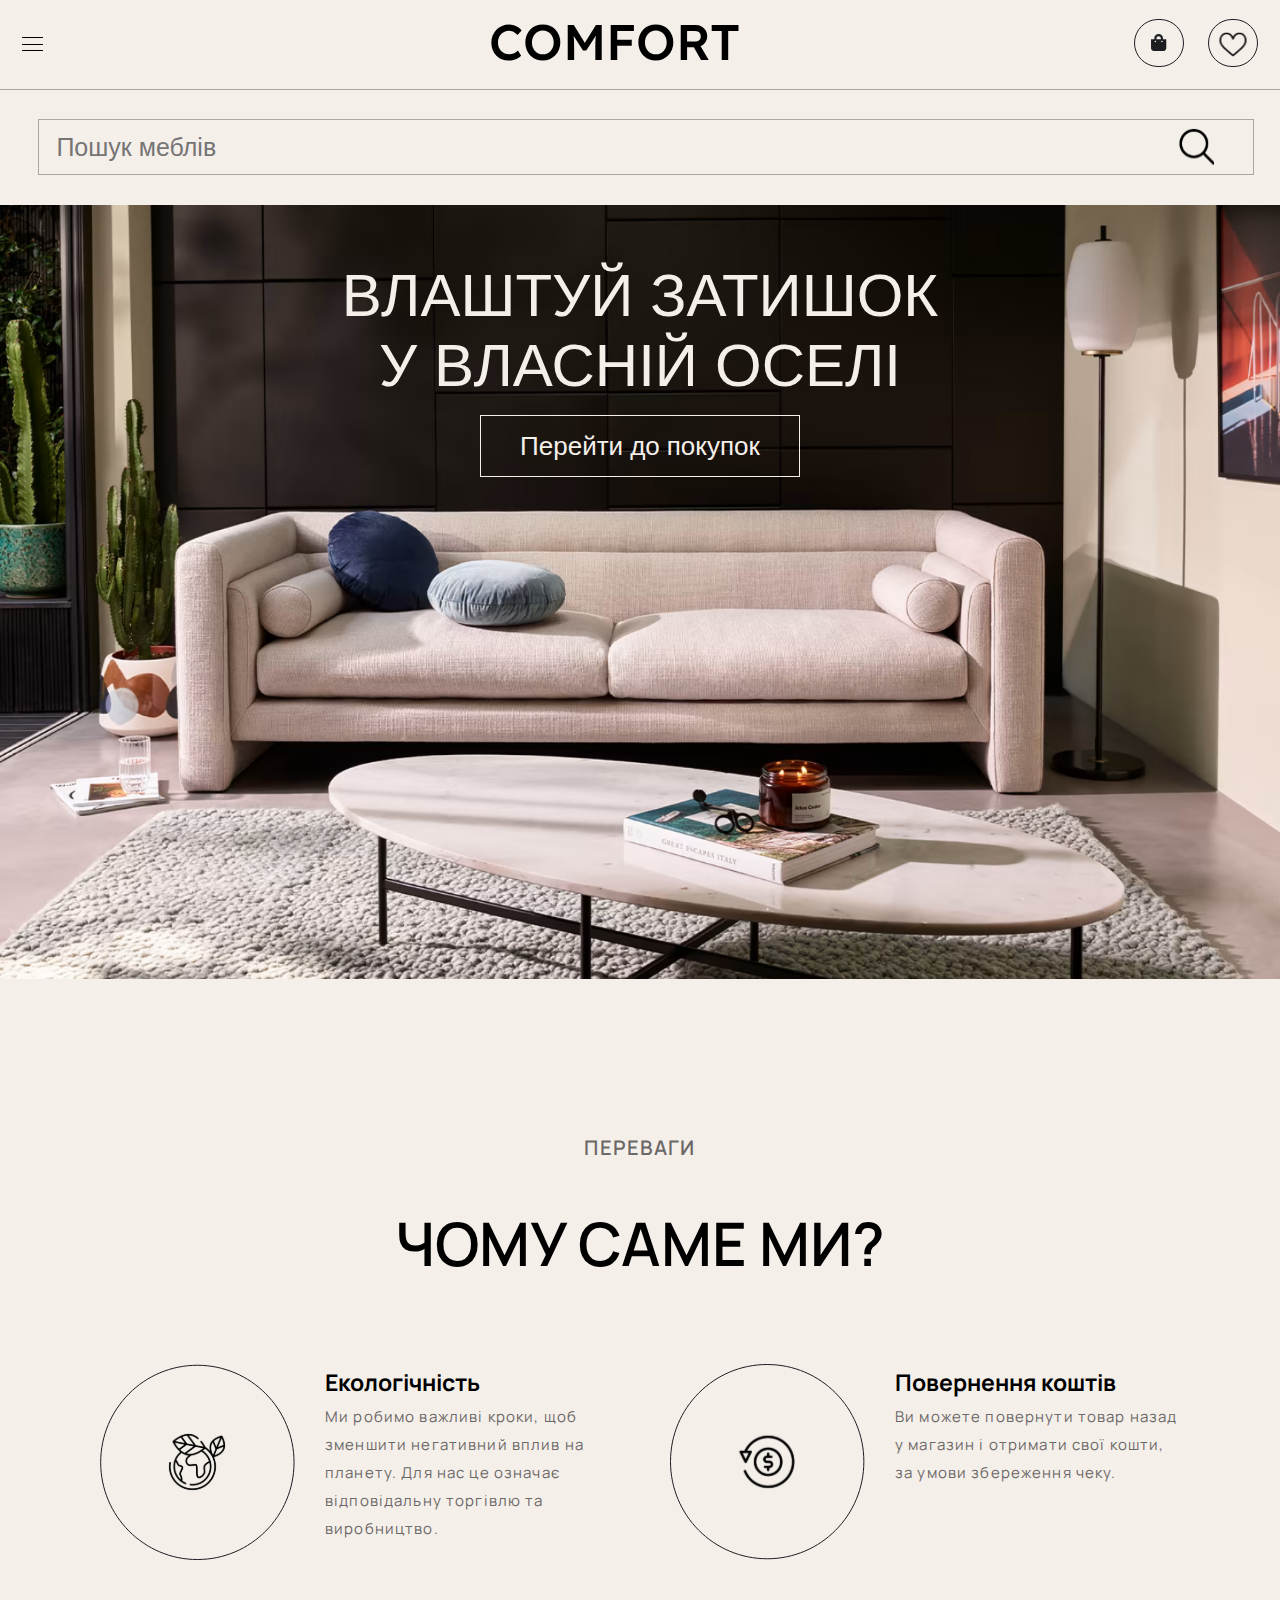
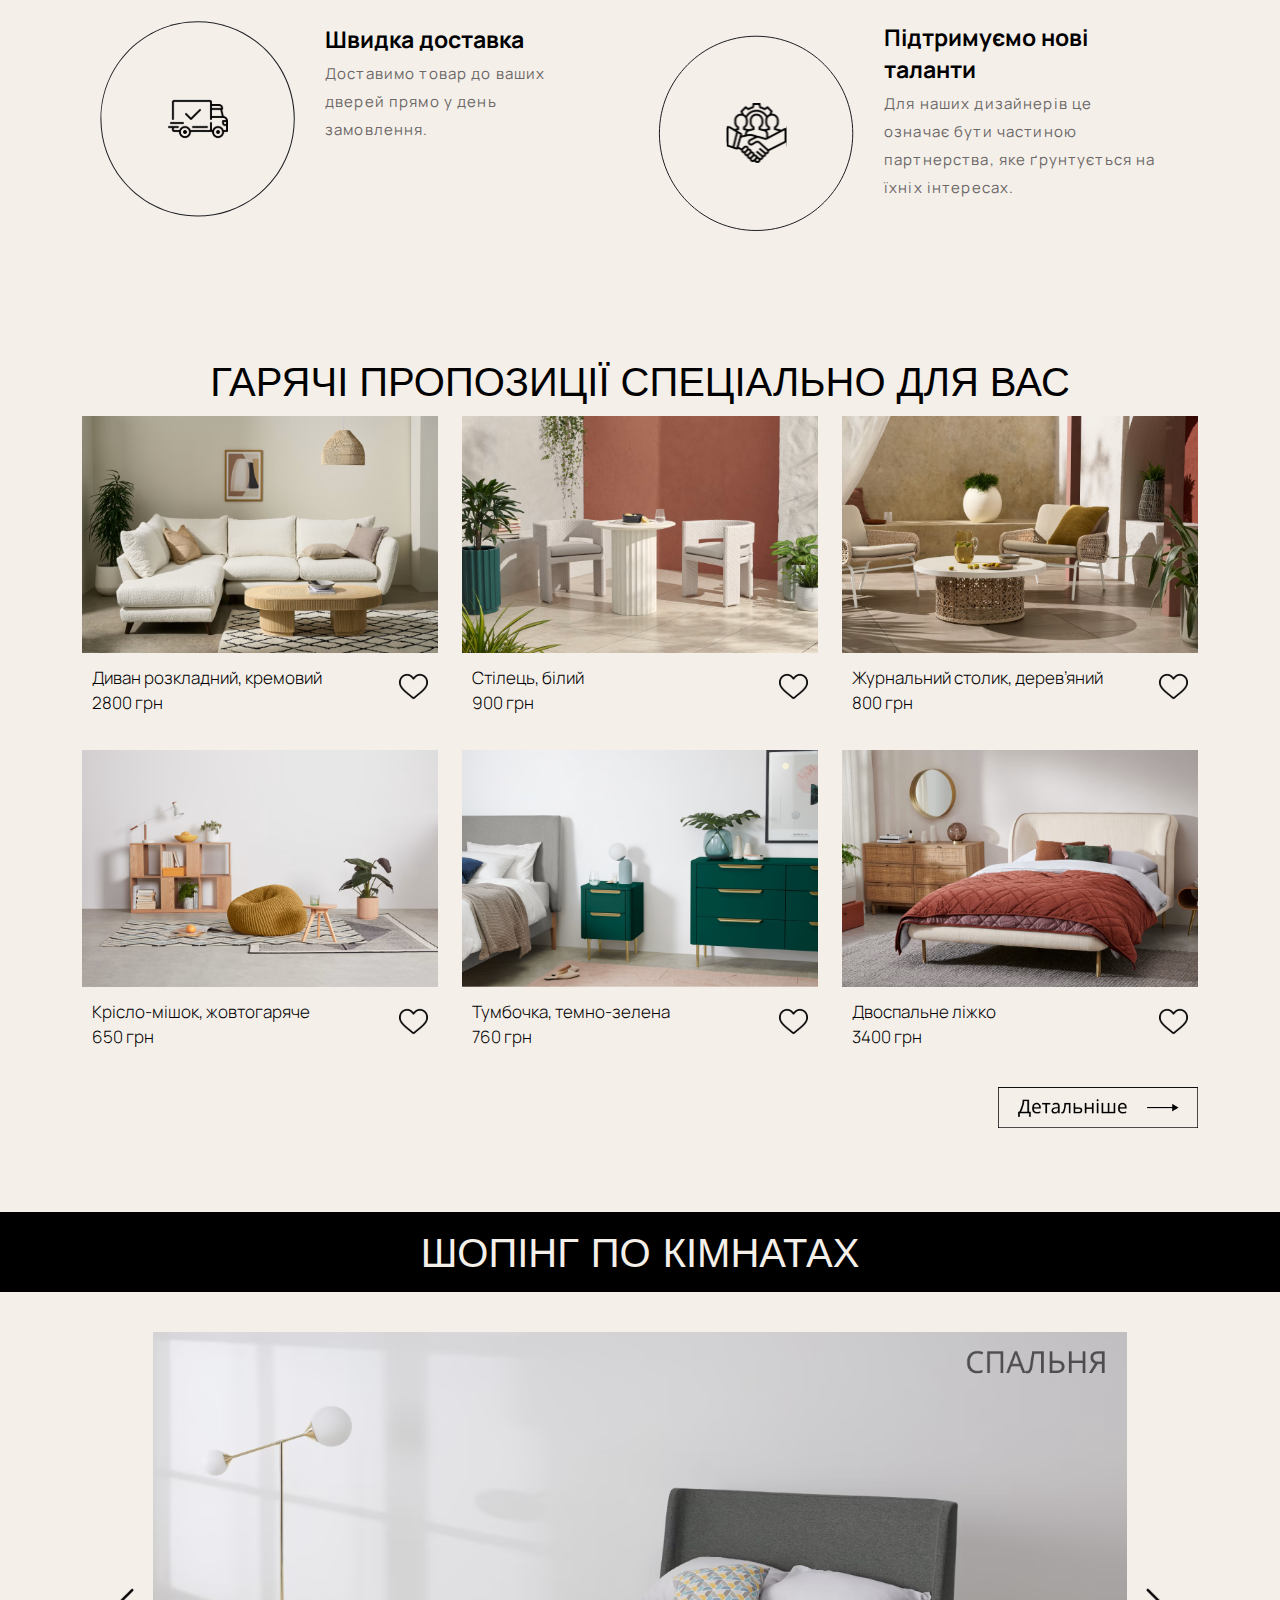
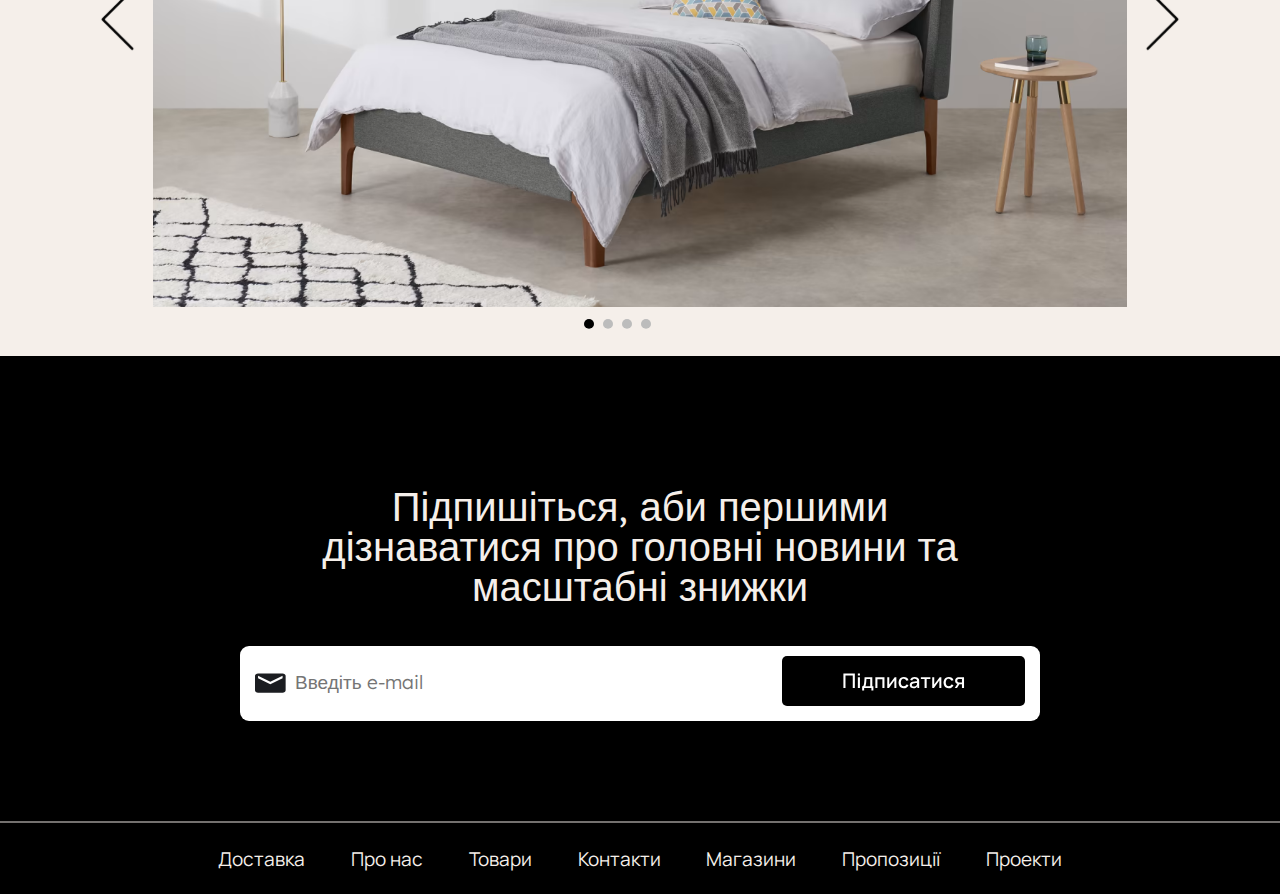
==== commit 08bdd539: "Update index.html" ====
--- a/index.html
+++ b/index.html
@@ -34,7 +34,7 @@
             <div class="nav-toggle">
                 <div class="container">
                           <a href="info.html" width="10%" onclick>
-                              <img src="img/Group 65.png" class="menu" >
+                              <img src="img/Group 65.svg" class="menu" >
                           </a>
                     <div class="logo"><a href="index.html">COMFORT</a></div>
                     <div class="row">
@@ -70,7 +70,7 @@
             </div>
             <div class="icons">
                 <a href="#"><img src="img/Group 55.svg"></a>
-                <a href="#"><img src="img/Group 56.png"></a>
+                <a href="#"><img src="img/Group 56.svg"></a>
                 <a href="#"><img src="img/user.svg"></a>
             </div>
         </section>
